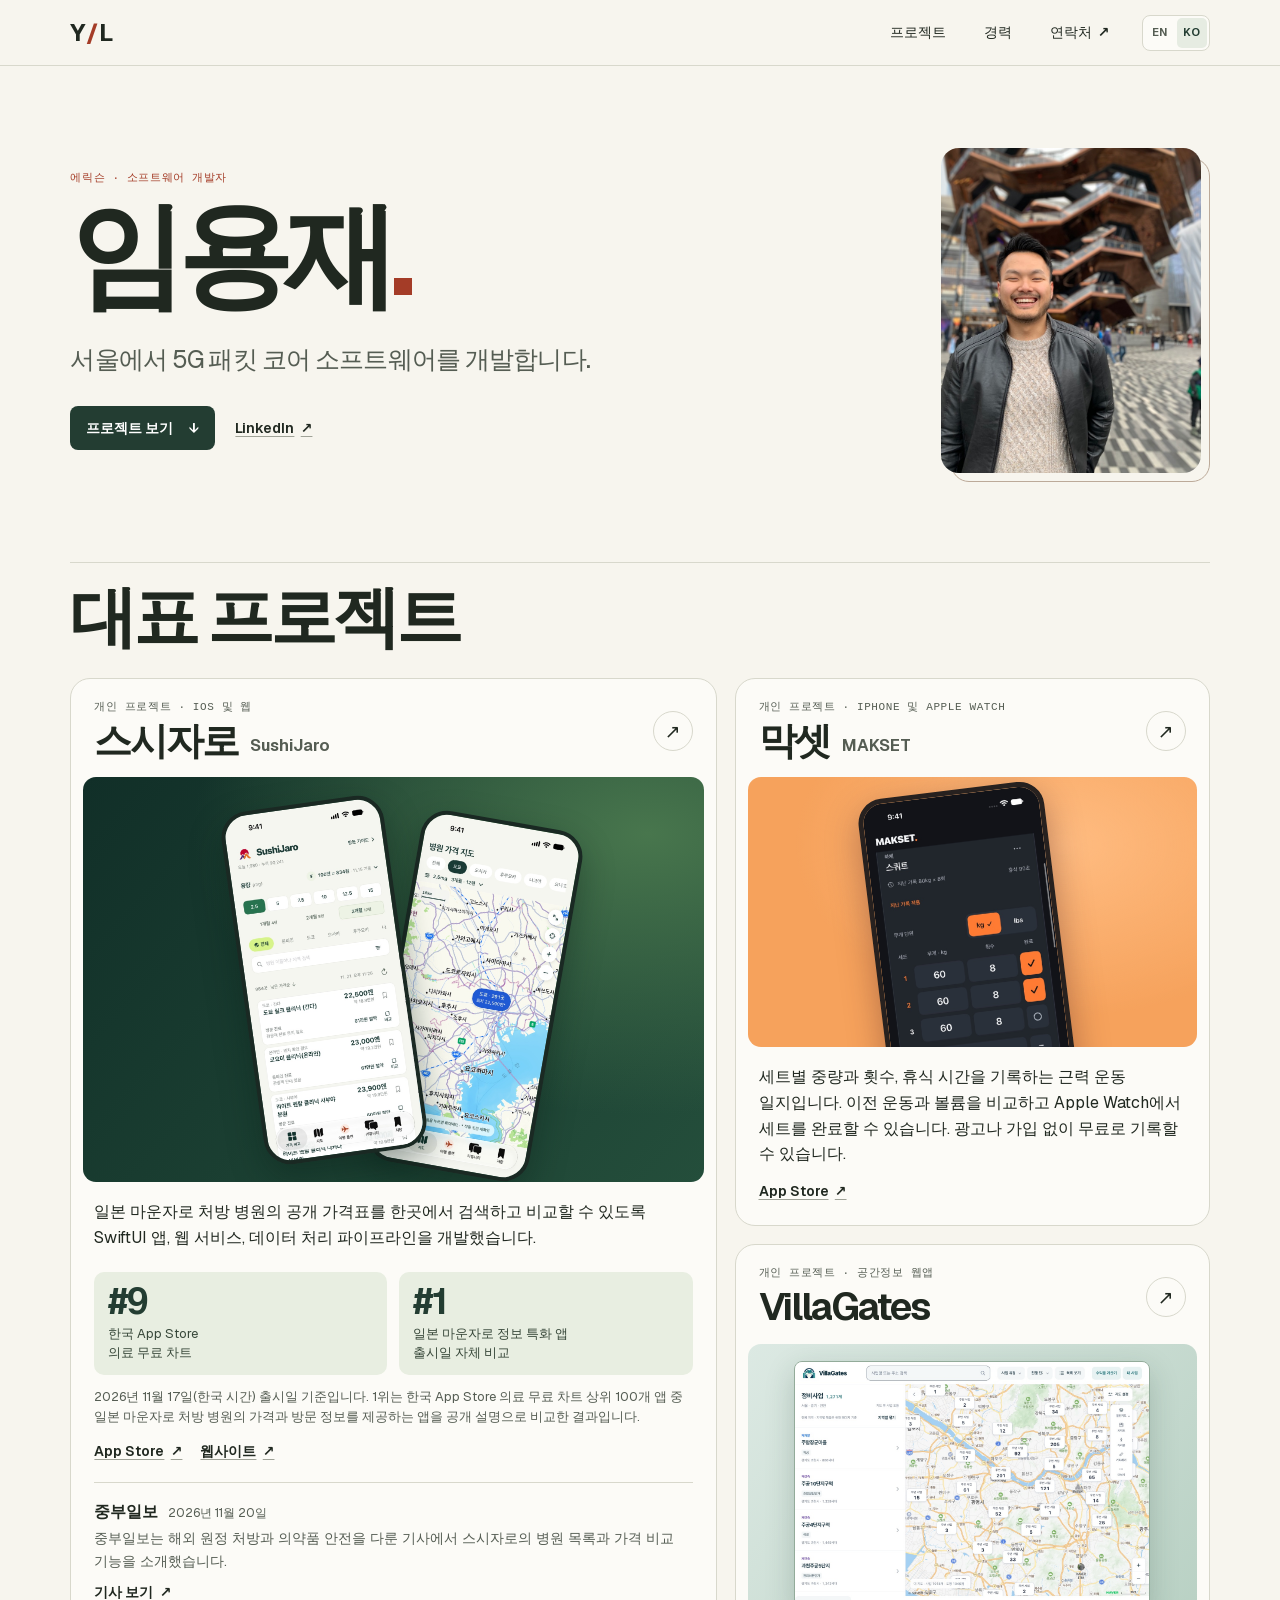
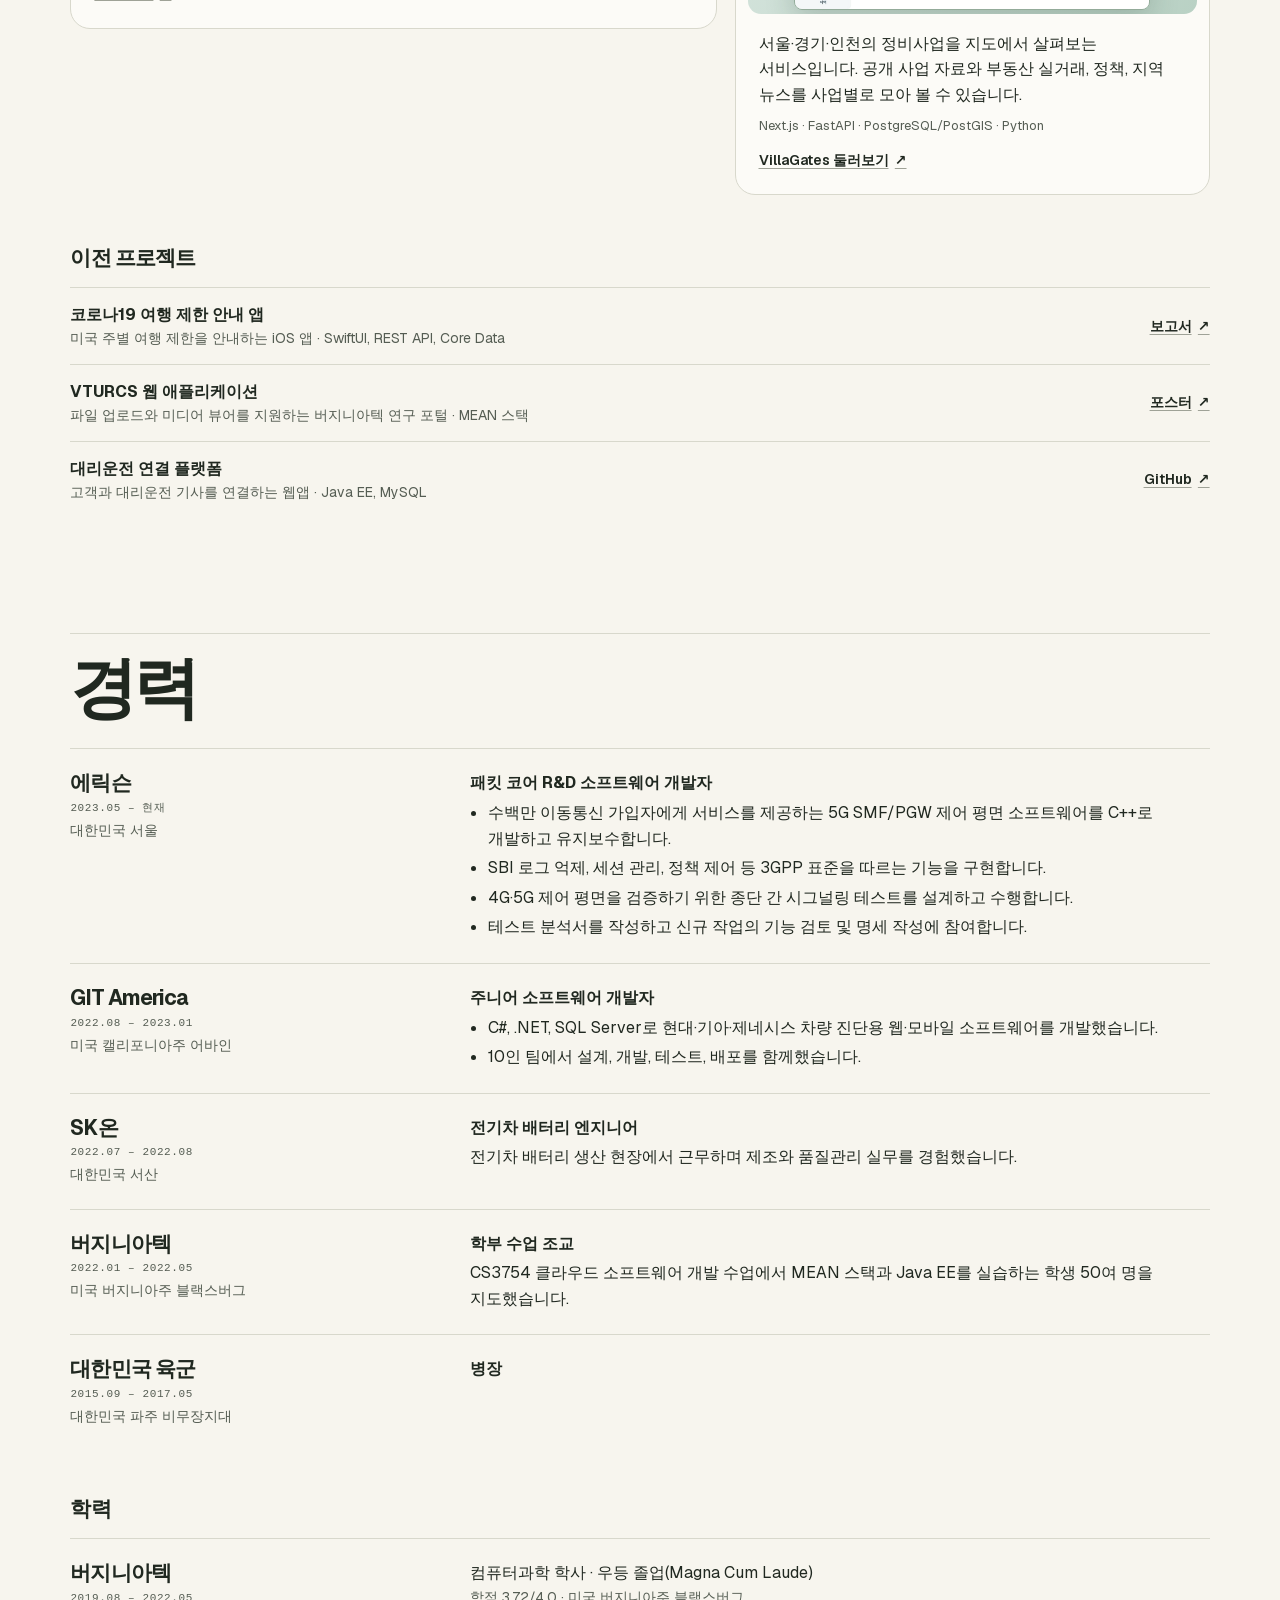
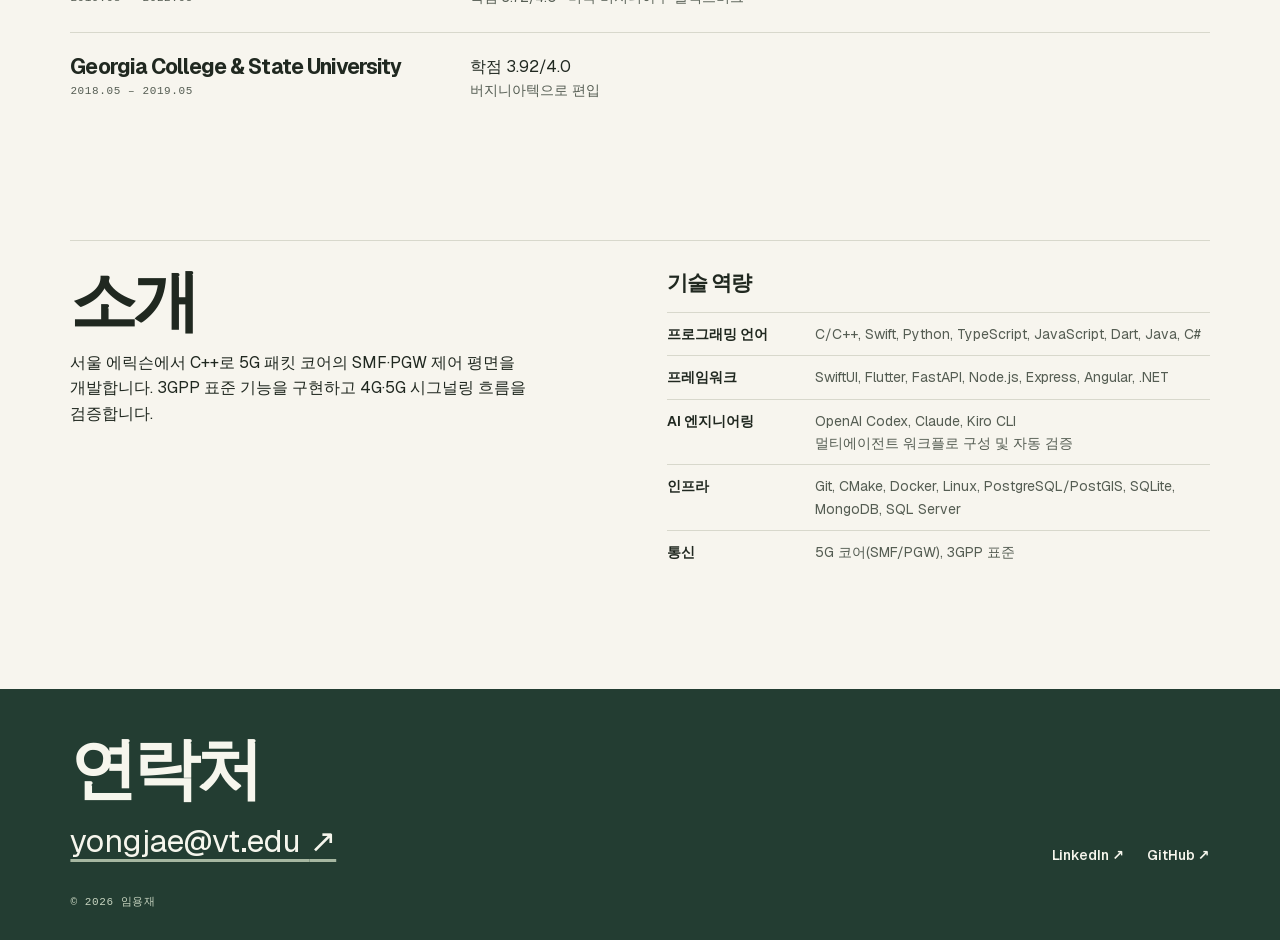
==== ko/index.html @ 914ec004 "Add Korean portfolio and language switch" ====
<!doctype html>
<html lang="ko">
<head>
  <meta charset="utf-8">
  <meta name="viewport" content="width=device-width, initial-scale=1">
  <meta name="description" content="에릭슨에서 5G 패킷 코어 소프트웨어를 개발하는 임용재입니다. 스시자로, 막셋, VillaGates 프로젝트와 경력을 소개합니다.">
  <meta name="theme-color" content="#f7f5ee">
  <meta property="og:type" content="website">
  <meta property="og:locale" content="ko_KR">
  <meta property="og:locale:alternate" content="en_US">
  <meta property="og:title" content="임용재 · 소프트웨어 개발자">
  <meta property="og:description" content="임용재의 에릭슨 5G 패킷 코어 개발 경력과 스시자로·막셋·VillaGates 프로젝트">
  <meta property="og:url" content="https://sushimara.info/portfolio/ko/">
  <title>임용재 · 소프트웨어 개발자</title>
  <link rel="canonical" href="https://sushimara.info/portfolio/ko/">
  <link rel="alternate" hreflang="en" href="https://sushimara.info/portfolio/">
  <link rel="alternate" hreflang="ko" href="https://sushimara.info/portfolio/ko/">
  <link rel="alternate" hreflang="x-default" href="https://sushimara.info/portfolio/">
  <link rel="icon" href="../assets/img/favicon.png">
  <link rel="stylesheet" href="../assets/css/style.css">
  <script src="../assets/js/portfolio.js" defer></script>
</head>
<body>
  <a class="skip-link" href="#main">본문으로 바로가기</a>
  <header class="site-header" id="top">
    <div class="wrap header-inner">
      <a class="wordmark" href="#hero" aria-label="임용재, 처음으로">Y<span class="wordmark-stroke">/</span>L</a>
      <div class="header-actions">
        <nav aria-label="주 메뉴">
          <a href="#projects">프로젝트</a>
          <a href="#resume">경력</a>
          <a class="nav-contact" href="#contact">연락처 <span aria-hidden="true">↗</span></a>
        </nav>
        <div class="language-switch" role="group" aria-label="페이지 언어">
          <a href="../" hreflang="en" lang="en" aria-label="English">EN</a>
          <span lang="ko" aria-label="한국어" aria-current="page">KO</span>
        </div>
      </div>
    </div>
  </header>

  <main id="main">
    <section class="wrap hero" id="hero" aria-labelledby="page-title">
      <div class="hero-copy">
        <p class="label role">에릭슨 · 소프트웨어 개발자</p>
        <h1 id="page-title">임용재<span>.</span></h1>
        <p class="hero-intro">서울에서 5G 패킷 코어 소프트웨어를 개발합니다.</p>
        <div class="hero-links">
          <a class="primary-link" href="#projects">프로젝트 보기 <span aria-hidden="true">↓</span></a>
          <a class="text-link" href="https://www.linkedin.com/in/yongjae-lim">LinkedIn <span aria-hidden="true">↗</span></a>
        </div>
      </div>
      <figure class="portrait">
        <img src="../assets/img/portrait.jpg" alt="임용재" width="690" height="920" fetchpriority="high">
      </figure>
    </section>

    <section class="wrap work" id="projects" aria-labelledby="work-title">
      <div class="section-head">
        <h2 id="work-title">대표 프로젝트</h2>
      </div>
      <div class="work-grid">
        <article class="project" id="sushijaro" aria-labelledby="sushijaro-title">
          <header class="project-heading">
            <div>
              <p class="label">개인 프로젝트 · iOS 및 웹</p>
              <h3 id="sushijaro-title">스시자로 <span lang="en">SushiJaro</span></h3>
            </div>
            <a class="circle-link" href="https://sushimara.info/" aria-label="스시자로 웹사이트 열기">↗</a>
          </header>
          <figure class="project-art sushi-art">
            <img class="sushi-map" src="../assets/img/sushijaro-map.jpg" alt="스시자로의 도쿄 지역 병원 지도" width="552" height="1200" loading="lazy">
            <img class="sushi-price" src="../assets/img/sushijaro-price-comparison.jpg" alt="스시자로의 일본 마운자로 처방 병원 가격 비교 화면" width="552" height="1200" loading="lazy">
          </figure>
          <div class="project-body">
            <p>일본 마운자로 처방 병원의 공개 가격표를 한곳에서 검색하고 비교할 수 있도록 SwiftUI 앱, 웹 서비스, 데이터 처리 파이프라인을 개발했습니다.</p>
            <dl class="launch-results">
              <div><dt>#9</dt><dd>한국 App Store<br>의료 무료 차트</dd></div>
              <div><dt>#1</dt><dd>일본 마운자로 정보 특화 앱<br>출시일 자체 비교</dd></div>
            </dl>
            <p class="fine-print">2026년 11월 17일(한국 시간) 출시일 기준입니다. 1위는 한국 App Store 의료 무료 차트 상위 100개 앱 중 일본 마운자로 처방 병원의 가격과 방문 정보를 제공하는 앱을 공개 설명으로 비교한 결과입니다.</p>
            <div class="project-links">
              <a class="text-link" href="https://apps.apple.com/kr/app/id6835291281">App Store <span aria-hidden="true">↗</span></a>
              <a class="text-link" href="https://sushimara.info/">웹사이트 <span aria-hidden="true">↗</span></a>
            </div>
            <aside class="press">
              <div>
                <h4>중부일보</h4>
                <time datetime="2026-11-20">2026년 11월 20일</time>
              </div>
              <p>중부일보는 해외 원정 처방과 의약품 안전을 다룬 기사에서 스시자로의 병원 목록과 가격 비교 기능을 소개했습니다.</p>
              <a class="text-link" href="https://www.joongboo.com/news/articleView.html?idxno=363743060">기사 보기 <span aria-hidden="true">↗</span></a>
            </aside>
          </div>
        </article>

        <article class="project" id="makset" aria-labelledby="makset-title">
          <header class="project-heading">
            <div>
              <p class="label">개인 프로젝트 · iPhone 및 Apple Watch</p>
              <h3 id="makset-title">막셋 <span lang="en">MAKSET</span></h3>
            </div>
            <a class="circle-link" href="https://apps.apple.com/kr/app/makset/id6835232912" aria-label="App Store에서 막셋 보기">↗</a>
          </header>
          <figure class="project-art makset-art">
            <img src="../assets/img/makset-workout-ko.jpg" alt="막셋에서 중량, 횟수, 완료한 세트를 기록하는 화면" width="552" height="1200" loading="lazy">
          </figure>
          <div class="project-body">
            <p>세트별 중량과 횟수, 휴식 시간을 기록하는 근력 운동 일지입니다. 이전 운동과 볼륨을 비교하고 Apple Watch에서 세트를 완료할 수 있습니다. 광고나 가입 없이 무료로 기록할 수 있습니다.</p>
            <div class="project-links">
              <a class="text-link" href="https://apps.apple.com/kr/app/makset/id6835232912">App Store <span aria-hidden="true">↗</span></a>
            </div>
          </div>
        </article>

        <article class="project" id="villagates" aria-labelledby="villagates-title">
          <header class="project-heading">
            <div>
              <p class="label">개인 프로젝트 · 공간정보 웹앱</p>
              <h3 id="villagates-title">VillaGates</h3>
            </div>
            <a class="circle-link" href="https://villagates.vercel.app/" aria-label="VillaGates 열기">↗</a>
          </header>
          <figure class="project-art villa-art">
            <img src="../assets/img/villagates-map.jpg" alt="VillaGates의 수도권 정비사업 지도와 목록" width="1200" height="840" loading="lazy">
          </figure>
          <div class="project-body">
            <p>서울·경기·인천의 정비사업을 지도에서 살펴보는 서비스입니다. 공개 사업 자료와 부동산 실거래, 정책, 지역 뉴스를 사업별로 모아 볼 수 있습니다.</p>
            <p class="project-stack">Next.js · FastAPI · PostgreSQL/PostGIS · Python</p>
            <div class="project-links">
              <a class="text-link" href="https://villagates.vercel.app/">VillaGates 둘러보기 <span aria-hidden="true">↗</span></a>
            </div>
          </div>
        </article>
      </div>

      <div class="project-archive">
        <h3>이전 프로젝트</h3>
        <ul>
          <li>
            <div><strong>코로나19 여행 제한 안내 앱</strong><span>미국 주별 여행 제한을 안내하는 iOS 앱 · SwiftUI, REST API, Core Data</span></div>
            <a class="text-link" href="https://drive.google.com/file/d/1e3l3QKy-dFr5SyhDL9fQWW5-YHJfPWKP/view?usp=sharing">보고서 <span aria-hidden="true">↗</span></a>
          </li>
          <li>
            <div><strong>VTURCS 웹 애플리케이션</strong><span>파일 업로드와 미디어 뷰어를 지원하는 버지니아텍 연구 포털 · MEAN 스택</span></div>
            <a class="text-link" href="https://drive.google.com/file/d/1JucTPF64Q-kj1-QrtOC2w68WRsnZxDgk/view?usp=sharing">포스터 <span aria-hidden="true">↗</span></a>
          </li>
          <li>
            <div><strong>대리운전 연결 플랫폼</strong><span>고객과 대리운전 기사를 연결하는 웹앱 · Java EE, MySQL</span></div>
            <a class="text-link" href="https://github.com/MashalSJ/SurrogateDriving2">GitHub <span aria-hidden="true">↗</span></a>
          </li>
        </ul>
      </div>
    </section>

    <section class="wrap resume" id="resume" aria-labelledby="resume-title">
      <div class="section-head">
        <h2 id="resume-title">경력</h2>
      </div>
      <ul class="timeline">
        <li>
          <div>
            <h3>에릭슨</h3>
            <p class="label dates">2023.05 – 현재</p>
            <p class="job-location">대한민국 서울</p>
          </div>
          <div>
            <h4>패킷 코어 R&amp;D 소프트웨어 개발자</h4>
            <ul class="job-details">
              <li>수백만 이동통신 가입자에게 서비스를 제공하는 5G SMF/PGW 제어 평면 소프트웨어를 C++로 개발하고 유지보수합니다.</li>
              <li>SBI 로그 억제, 세션 관리, 정책 제어 등 3GPP 표준을 따르는 기능을 구현합니다.</li>
              <li>4G·5G 제어 평면을 검증하기 위한 종단 간 시그널링 테스트를 설계하고 수행합니다.</li>
              <li>테스트 분석서를 작성하고 신규 작업의 기능 검토 및 명세 작성에 참여합니다.</li>
            </ul>
          </div>
        </li>
        <li>
          <div>
            <h3>GIT America</h3>
            <p class="label dates">2022.08 – 2023.01</p>
            <p class="job-location">미국 캘리포니아주 어바인</p>
          </div>
          <div>
            <h4>주니어 소프트웨어 개발자</h4>
            <ul class="job-details">
              <li>C#, .NET, SQL Server로 현대·기아·제네시스 차량 진단용 웹·모바일 소프트웨어를 개발했습니다.</li>
              <li>10인 팀에서 설계, 개발, 테스트, 배포를 함께했습니다.</li>
            </ul>
          </div>
        </li>
        <li>
          <div>
            <h3>SK온</h3>
            <p class="label dates">2022.07 – 2022.08</p>
            <p class="job-location">대한민국 서산</p>
          </div>
          <div>
            <h4>전기차 배터리 엔지니어</h4>
            <p>전기차 배터리 생산 현장에서 근무하며 제조와 품질관리 실무를 경험했습니다.</p>
          </div>
        </li>
        <li>
          <div>
            <h3>버지니아텍</h3>
            <p class="label dates">2022.01 – 2022.05</p>
            <p class="job-location">미국 버지니아주 블랙스버그</p>
          </div>
          <div>
            <h4>학부 수업 조교</h4>
            <p>CS3754 클라우드 소프트웨어 개발 수업에서 MEAN 스택과 Java EE를 실습하는 학생 50여 명을 지도했습니다.</p>
          </div>
        </li>
        <li>
          <div>
            <h3>대한민국 육군</h3>
            <p class="label dates">2015.09 – 2017.05</p>
            <p class="job-location">대한민국 파주 비무장지대</p>
          </div>
          <div><h4>병장</h4></div>
        </li>
      </ul>

      <div class="education" aria-labelledby="ed-title">
        <h3 id="ed-title">학력</h3>
        <ul class="timeline">
          <li>
            <div>
              <h4 class="school">버지니아텍</h4>
              <p class="label dates">2019.08 – 2022.05</p>
            </div>
            <div><p>컴퓨터과학 학사 · 우등 졸업(Magna Cum Laude)</p><p class="job-location">학점 3.72/4.0 · 미국 버지니아주 블랙스버그</p></div>
          </li>
          <li>
            <div>
              <h4 class="school">Georgia College &amp; State University</h4>
              <p class="label dates">2018.05 – 2019.05</p>
            </div>
            <div><p>학점 3.92/4.0</p><p class="job-location">버지니아텍으로 편입</p></div>
          </li>
        </ul>
      </div>
    </section>

    <section class="wrap about" id="about" aria-labelledby="about-title">
      <div class="about-copy">
        <h2 id="about-title">소개</h2>
        <p>서울 에릭슨에서 C++로 5G 패킷 코어의 SMF·PGW 제어 평면을 개발합니다. 3GPP 표준 기능을 구현하고 4G·5G 시그널링 흐름을 검증합니다.</p>
      </div>
      <div id="skills">
        <h3>기술 역량</h3>
        <dl class="skills">
          <div><dt>프로그래밍 언어</dt><dd>C/C++, Swift, Python, TypeScript, JavaScript, Dart, Java, C#</dd></div>
          <div><dt>프레임워크</dt><dd>SwiftUI, Flutter, FastAPI, Node.js, Express, Angular, .NET</dd></div>
          <div><dt>AI 엔지니어링</dt><dd>OpenAI Codex, Claude, Kiro CLI<br>멀티에이전트 워크플로 구성 및 자동 검증</dd></div>
          <div><dt>인프라</dt><dd>Git, CMake, Docker, Linux, PostgreSQL/PostGIS, SQLite, MongoDB, SQL Server</dd></div>
          <div><dt>통신</dt><dd>5G 코어(SMF/PGW), 3GPP 표준</dd></div>
        </dl>
      </div>
    </section>
  </main>

  <footer class="site-footer" id="contact">
    <div class="wrap footer-inner">
      <div>
        <h2>연락처</h2>
        <a class="footer-email" href="mailto:yongjae@vt.edu">yongjae@vt.edu <span aria-hidden="true">↗</span></a>
      </div>
      <nav aria-label="소셜 링크">
        <a href="https://www.linkedin.com/in/yongjae-lim">LinkedIn <span aria-hidden="true">↗</span></a>
        <a href="https://github.com/yongjaelim">GitHub <span aria-hidden="true">↗</span></a>
      </nav>
      <p class="label copyright">© 2026 임용재</p>
      <figure class="contact-photo" hidden><img src="../assets/img/bg.png" alt="" loading="lazy"></figure>
    </div>
  </footer>
</body>
</html>
---- assets/css/style.css ----
@font-face {
  font-family: Geist;
  src: url("../fonts/geist-latin.woff2") format("woff2");
  font-weight: 400 700;
  font-display: swap;
}

@font-face {
  font-family: "Instrument Serif";
  src: url("../fonts/instrument-serif-latin.woff2") format("woff2");
  font-weight: 400;
  font-display: swap;
}

:root {
  color-scheme: light;
  --paper: #f7f5ee;
  --card: #fcfbf7;
  --ink: #202820;
  --muted: #555d53;
  --accent: #a43c27;
  --line: #d8d8cc;
  --green: #233d32;
  --serif: "Instrument Serif", Georgia, serif;
  --mono: ui-monospace, "SFMono-Regular", Consolas, monospace;
  --edge: clamp(18px, 5.5vw, 88px);
  --stride: clamp(70px, 9vw, 128px);
}

*, *::before, *::after { box-sizing: border-box; }

html {
  scroll-padding-top: 94px;
  scroll-behavior: smooth;
}

body {
  margin: 0;
  background: var(--paper);
  color: var(--ink);
  font: 400 16px/1.6 Geist, system-ui, sans-serif;
  -webkit-font-smoothing: antialiased;
}

h1, h2, h3, h4, figure, p, ul, dl, dd { margin: 0; }
ul { padding: 0; list-style: none; }
img { display: block; max-width: 100%; }
a { color: inherit; }
a:focus-visible { outline: 2px solid var(--accent); outline-offset: 5px; }
[hidden] { display: none !important; }

.wrap {
  width: min(1220px, 100% - var(--edge) * 2);
  margin-inline: auto;
}

.skip-link {
  position: fixed;
  top: 12px;
  left: var(--edge);
  z-index: 5;
  translate: 0 -200%;
  padding: 8px 14px;
  background: var(--ink);
  color: white;
}

.skip-link:focus { translate: 0; }

.site-header {
  position: sticky;
  top: 0;
  z-index: 3;
  background: var(--paper);
  border-bottom: 1px solid var(--line);
}

.header-inner {
  min-height: 65px;
  display: flex;
  align-items: center;
  justify-content: space-between;
  gap: 18px;
}

.wordmark {
  font-size: 24px;
  font-weight: 700;
  line-height: 1;
  letter-spacing: -0.075em;
  text-decoration: none;
  white-space: nowrap;
}

.wordmark-stroke { color: var(--accent); padding-inline: 2px; }

.header-actions {
  display: flex;
  align-items: center;
  gap: clamp(10px, 2.8vw, 32px);
}

.language-switch {
  display: flex;
  flex: none;
  gap: 2px;
  padding: 2px;
  border: 1px solid var(--line);
  border-radius: 8px;
  background: var(--card);
}

.language-switch > * {
  display: grid;
  min-width: 30px;
  min-height: 30px;
  place-items: center;
  border-radius: 5px;
  color: var(--muted);
  font-size: 11px;
  font-weight: 650;
  text-decoration: none;
}

.language-switch [aria-current],
.language-switch a:hover {
  background: #e6ece2;
  color: var(--green);
}

.site-header nav {
  display: flex;
  align-items: center;
  gap: clamp(14px, 3vw, 38px);
}

.site-header nav a,
.site-footer nav a {
  font-size: 14px;
  font-weight: 550;
  text-decoration: none;
  white-space: nowrap;
}

.site-header nav a:hover,
.site-header nav a[aria-current],
.text-link:hover { color: var(--accent); }

.nav-contact span { padding-inline-start: 3px; }

.hero {
  display: grid;
  grid-template-columns: minmax(0, 1fr) clamp(180px, 21vw, 278px);
  align-items: center;
  gap: clamp(28px, 6vw, 84px);
  padding-block: clamp(52px, 6.4vw, 92px) clamp(64px, 7vw, 100px);
}

.label {
  color: var(--muted);
  font: 400 11px/1.45 var(--mono);
  letter-spacing: 0.055em;
  text-transform: uppercase;
}

.role { color: var(--accent); }

.hero h1 {
  margin-block: 7px 14px;
  font: 400 clamp(5.2rem, 11.3vw, 10.6rem)/0.83 var(--serif);
  letter-spacing: -0.052em;
}

.hero h1 span { color: var(--accent); }

html[lang="ko"] body {
  word-break: keep-all;
  overflow-wrap: anywhere;
}

html[lang="ko"] .hero h1,
html[lang="ko"] .section-head h2,
html[lang="ko"] .about h2,
html[lang="ko"] .site-footer h2 {
  font-family: Geist, "Apple SD Gothic Neo", "Malgun Gothic", system-ui, sans-serif;
  font-weight: 650;
  line-height: 1.06;
}

html[lang="ko"] .hero h1 {
  font-size: clamp(3.6rem, 9vw, 8.1rem);
  letter-spacing: -0.075em;
}

html[lang="ko"] .section-head h2,
html[lang="ko"] .about h2,
html[lang="ko"] .site-footer h2 {
  font-size: clamp(2.35rem, 5.2vw, 4.3rem);
  letter-spacing: -0.06em;
}

.hero-intro {
  max-width: 39ch;
  margin-block-start: 23px;
  color: var(--muted);
  font-size: clamp(17px, 2.1vw, 25px);
  letter-spacing: -0.035em;
}

.hero-links {
  display: flex;
  flex-wrap: wrap;
  align-items: center;
  gap: 12px 20px;
  margin-top: 27px;
}

.primary-link,
.text-link {
  display: inline-flex;
  align-items: baseline;
  gap: 0.45em;
  font-size: 14px;
  font-weight: 600;
}

.primary-link {
  align-items: center;
  gap: 16px;
  padding: 11px 16px;
  border-radius: 8px;
  background: var(--green);
  color: #fff;
  text-decoration: none;
}

.primary-link:hover { background: #152d23; }
.text-link { text-decoration-color: #9fa297; text-underline-offset: 0.24em; }

.portrait {
  position: relative;
  isolation: isolate;
  margin-right: 9px;
}

.portrait::before {
  position: absolute;
  z-index: -1;
  inset: 10px -9px -9px 10px;
  border: 1px solid #bcaa99;
  border-radius: 18px;
  content: "";
}

.portrait img {
  width: 100%;
  aspect-ratio: 4 / 5;
  height: auto;
  object-fit: cover;
  object-position: 45% 48%;
  border-radius: 18px;
}

.section-head {
  border-top: 1px solid var(--line);
  padding-block: 19px 25px;
}

.section-head h2,
.about h2,
.site-footer h2 {
  font: 400 clamp(3.25rem, 6vw, 5.4rem)/0.94 var(--serif);
  letter-spacing: -0.035em;
}

.work-grid {
  display: grid;
  grid-template-columns: minmax(0, 1.36fr) minmax(0, 1fr);
  gap: 18px;
  align-items: start;
}

.project {
  min-width: 0;
  border: 1px solid var(--line);
  border-radius: 20px;
  background: var(--card);
}

#sushijaro { grid-row: span 2; }

.project-heading {
  display: flex;
  align-items: center;
  justify-content: space-between;
  gap: 12px;
  padding: 21px 23px 15px;
}

.project-heading h3 {
  margin-top: 3px;
  font-size: clamp(25px, 3.2vw, 38px);
  font-weight: 650;
  letter-spacing: -0.055em;
  line-height: 1.15;
}

.project-heading h3 span {
  display: inline-block;
  margin-left: 0.28em;
  color: var(--muted);
  font-size: 0.43em;
  letter-spacing: 0;
  vertical-align: 0.16em;
}

.circle-link {
  display: grid;
  align-items: center;
  justify-items: center;
  flex: 0 0 40px;
  width: 40px;
  height: 40px;
  border: 1px solid var(--line);
  border-radius: 50%;
  text-decoration: none;
  font-size: 19px;
  line-height: 1;
}

.circle-link:hover { background: var(--green); color: #fff; border-color: var(--green); }

.project-art {
  position: relative;
  display: grid;
  place-items: center;
  height: clamp(196px, 22vw, 270px);
  margin-inline: 12px;
  overflow: hidden;
  border-radius: 13px;
}

.sushi-art {
  height: clamp(245px, 34vw, 405px);
  background:
    radial-gradient(ellipse at 91% 14%, #48764d 0%, transparent 57%),
    linear-gradient(132deg, #112f28, #244e3b);
}

.sushi-art img {
  position: absolute;
  width: auto;
  height: 88%;
  aspect-ratio: 552 / 1200;
  border: 4px solid #1a2923;
  border-radius: clamp(15px, 2.2vw, 27px);
  box-shadow: 0 14px 34px #081d1766;
}

.sushi-art .sushi-map { top: 10%; left: 50%; transform: rotate(10deg); }
.sushi-art .sushi-price { top: 6%; right: 48%; transform: rotate(-8deg); }

.makset-art {
  background: radial-gradient(ellipse at 70% 25%, #ffbc81, transparent 60%), #f6a25c;
}

.makset-art img {
  position: absolute;
  top: 12px;
  width: min(42%, 187px);
  height: auto;
  border: 5px solid #27211f;
  border-radius: 25px;
  box-shadow: 0 12px 34px #53242666;
  transform: rotate(-7deg);
}

.villa-art { background: linear-gradient(130deg, #dce9e3, #b9d1c4); }

.villa-art img {
  max-width: 90%;
  max-height: 88%;
  width: auto;
  height: auto;
  border: 1px solid #93ab9a;
  border-radius: 8px;
  box-shadow: 0 10px 29px #1b3a2a35;
}

.project-body { padding: 17px 23px 23px; }

.launch-results {
  display: grid;
  grid-template-columns: 1fr 1fr;
  gap: 12px;
  margin-block: 21px 12px;
}

.launch-results > div {
  min-width: 0;
  padding: 10px 14px 12px;
  border-radius: 10px;
  background: #e8eee1;
}

.launch-results dt {
  color: var(--green);
  font-size: 36px;
  font-weight: 650;
  letter-spacing: -0.08em;
  line-height: 1.1;
}

.launch-results dd {
  margin-top: 4px;
  color: #38483a;
  font-size: 13px;
  line-height: 1.45;
}

.fine-print, .project-stack {
  color: var(--muted);
  font-size: 13px;
  line-height: 1.55;
}

.project-stack { margin-top: 8px; }
.project-links { display: flex; flex-wrap: wrap; gap: 8px 18px; margin-top: 13px; }

.press {
  margin-top: 19px;
  padding-block-start: 16px;
  border-top: 1px solid var(--line);
}

.press > div {
  display: flex;
  flex-wrap: wrap;
  align-items: baseline;
  gap: 2px 10px;
}

.press time { color: var(--muted); font-size: 12px; }
.press p { margin-block: 3px 7px; color: var(--muted); font-size: 14px; }

.project-archive { margin-top: 46px; }
.project-archive h3, .education > h3, #skills h3 {
  margin-bottom: 12px;
  font-size: 21px;
  font-weight: 650;
  letter-spacing: -0.04em;
}

.project-archive li,
.timeline > li {
  display: grid;
  align-items: start;
  border-top: 1px solid var(--line);
}

.project-archive li {
  grid-template-columns: minmax(0, 1fr) auto;
  align-items: center;
  gap: 12px;
  padding-block: 14px;
}

.project-archive li span:not([aria-hidden]) {
  display: block;
  color: var(--muted);
  font-size: 14px;
}

.resume, .about { margin-top: var(--stride); }

.timeline > li {
  grid-template-columns: minmax(180px, 1fr) minmax(0, 2.1fr);
  gap: clamp(18px, 4vw, 48px);
  padding-block: 21px 23px;
}

.timeline h3, .school { font-size: 21px; letter-spacing: -0.045em; line-height: 1.22; }
.timeline .dates { margin-block: 5px 2px; }
.timeline h4:not(.school) { margin-bottom: 4px; }
.timeline .job-location { color: var(--muted); font-size: 14px; }
.job-details { list-style: disc outside; padding-left: 1.1em; }
.job-details li + li { margin-top: 4px; }

.education { margin-top: 42px; }

.about {
  display: grid;
  grid-template-columns: minmax(0, 1fr) minmax(0, 1.1fr);
  gap: clamp(25px, 8vw, 115px);
  padding-block: 25px var(--stride);
  border-top: 1px solid var(--line);
}

.about-copy p { margin-top: 13px; max-width: 48ch; }
.skills > div {
  display: grid;
  grid-template-columns: minmax(90px, 0.7fr) minmax(0, 2fr);
  gap: 10px;
  padding-block: 10px;
  border-top: 1px solid var(--line);
  font-size: 14px;
}

.skills dt { font-weight: 600; }
.skills dd { color: var(--muted); }

.site-footer {
  padding-block: 45px 30px;
  background: var(--green);
  color: #f6f6ed;
}

.footer-inner {
  display: grid;
  grid-template-columns: minmax(0, 1fr) auto;
  align-items: end;
  gap: 28px 18px;
}

.footer-email {
  display: inline-block;
  margin-top: 11px;
  font-size: clamp(19px, 3vw, 32px);
  text-underline-offset: 0.22em;
  text-decoration-color: #a6b7a1;
}

.site-footer nav { display: flex; flex-wrap: wrap; gap: 10px 23px; }
.site-footer a:hover { color: #d6eec0; }
.site-footer a:focus-visible { outline-color: #f0d6a7; }

.copyright, .contact-photo { grid-column: 1 / -1; }
.copyright { color: #c6d3bf; }
.contact-photo img { width: min(100%, 480px); border-radius: 12px; }

@media (max-width: 740px) {
  .hero {
    grid-template-columns: minmax(0, 1fr) minmax(100px, 26%);
    gap: 15px;
    padding-block: 49px 54px;
  }

  .hero h1 { font-size: clamp(3.4rem, 12vw, 6rem); }
  .portrait { margin-right: 5px; }
  .portrait::before { inset: 5px -5px -5px 5px; }

  .work-grid, .about { grid-template-columns: 1fr; }
  #sushijaro { grid-row: auto; }

  .project-art { height: clamp(220px, 45vw, 305px); }
  .sushi-art { height: clamp(225px, 57vw, 380px); }
  .makset-art img { width: min(42%, 175px); }
}

@media (max-width: 480px) {
  html { scroll-padding-top: 77px; }
  .header-inner { min-height: 58px; gap: 8px; }
  .header-actions { gap: 9px; }
  .site-header nav { gap: clamp(9px, 2.6vw, 14px); }
  .site-header nav a { font-size: 12px; padding-block: 8px; }
  .language-switch { gap: 1px; }
  .language-switch > * { min-width: 26px; min-height: 30px; }
  html[lang="ko"] .hero h1 { font-size: clamp(2.8rem, 12vw, 3.65rem); }
  .hero { align-items: start; }
  .hero-copy { min-width: 0; }
  .hero h1 { max-width: 8ch; margin-top: 10px; }
  .hero-intro { margin-top: 12px; line-height: 1.35; }
  .hero-links { margin-top: 17px; }
  .role { letter-spacing: 0.015em; }
  .portrait { margin-top: 30px; }
  .portrait img, .portrait::before { border-radius: 12px; }

  .section-head { padding-block: 16px 18px; }
  .project-heading { padding: 17px 16px 13px; }
  .project-body { padding: 14px 16px 18px; }
  .launch-results { gap: 8px; }
  .launch-results > div { padding-inline: 10px; }
  .timeline > li, .footer-inner { grid-template-columns: 1fr; }
  .timeline > li { gap: 8px; padding-block: 15px 18px; }
  .footer-inner { gap: 20px; }
}

@media (max-width: 360px) {
  .header-inner { gap: 6px; }
  .header-actions, .site-header nav { gap: 7px; }
}

@media (prefers-reduced-motion: reduce) {
  html { scroll-behavior: auto; }
}
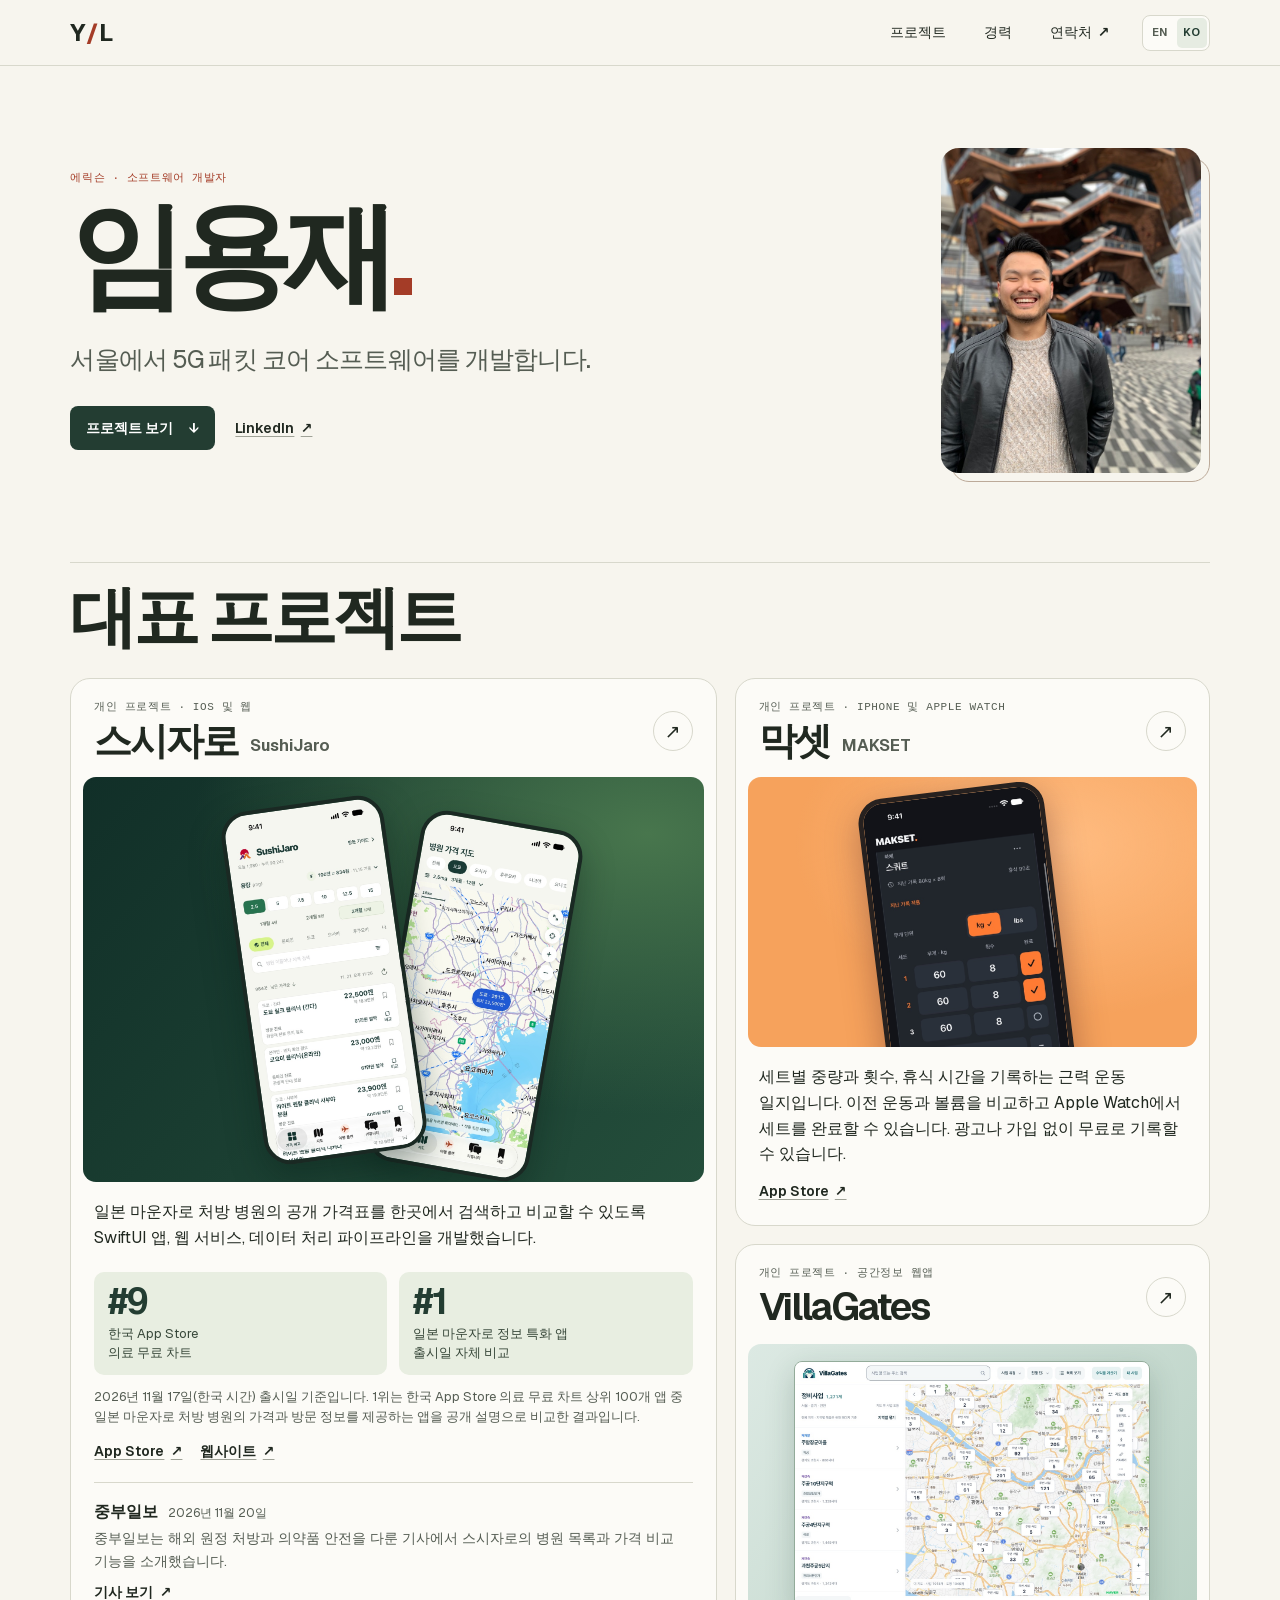
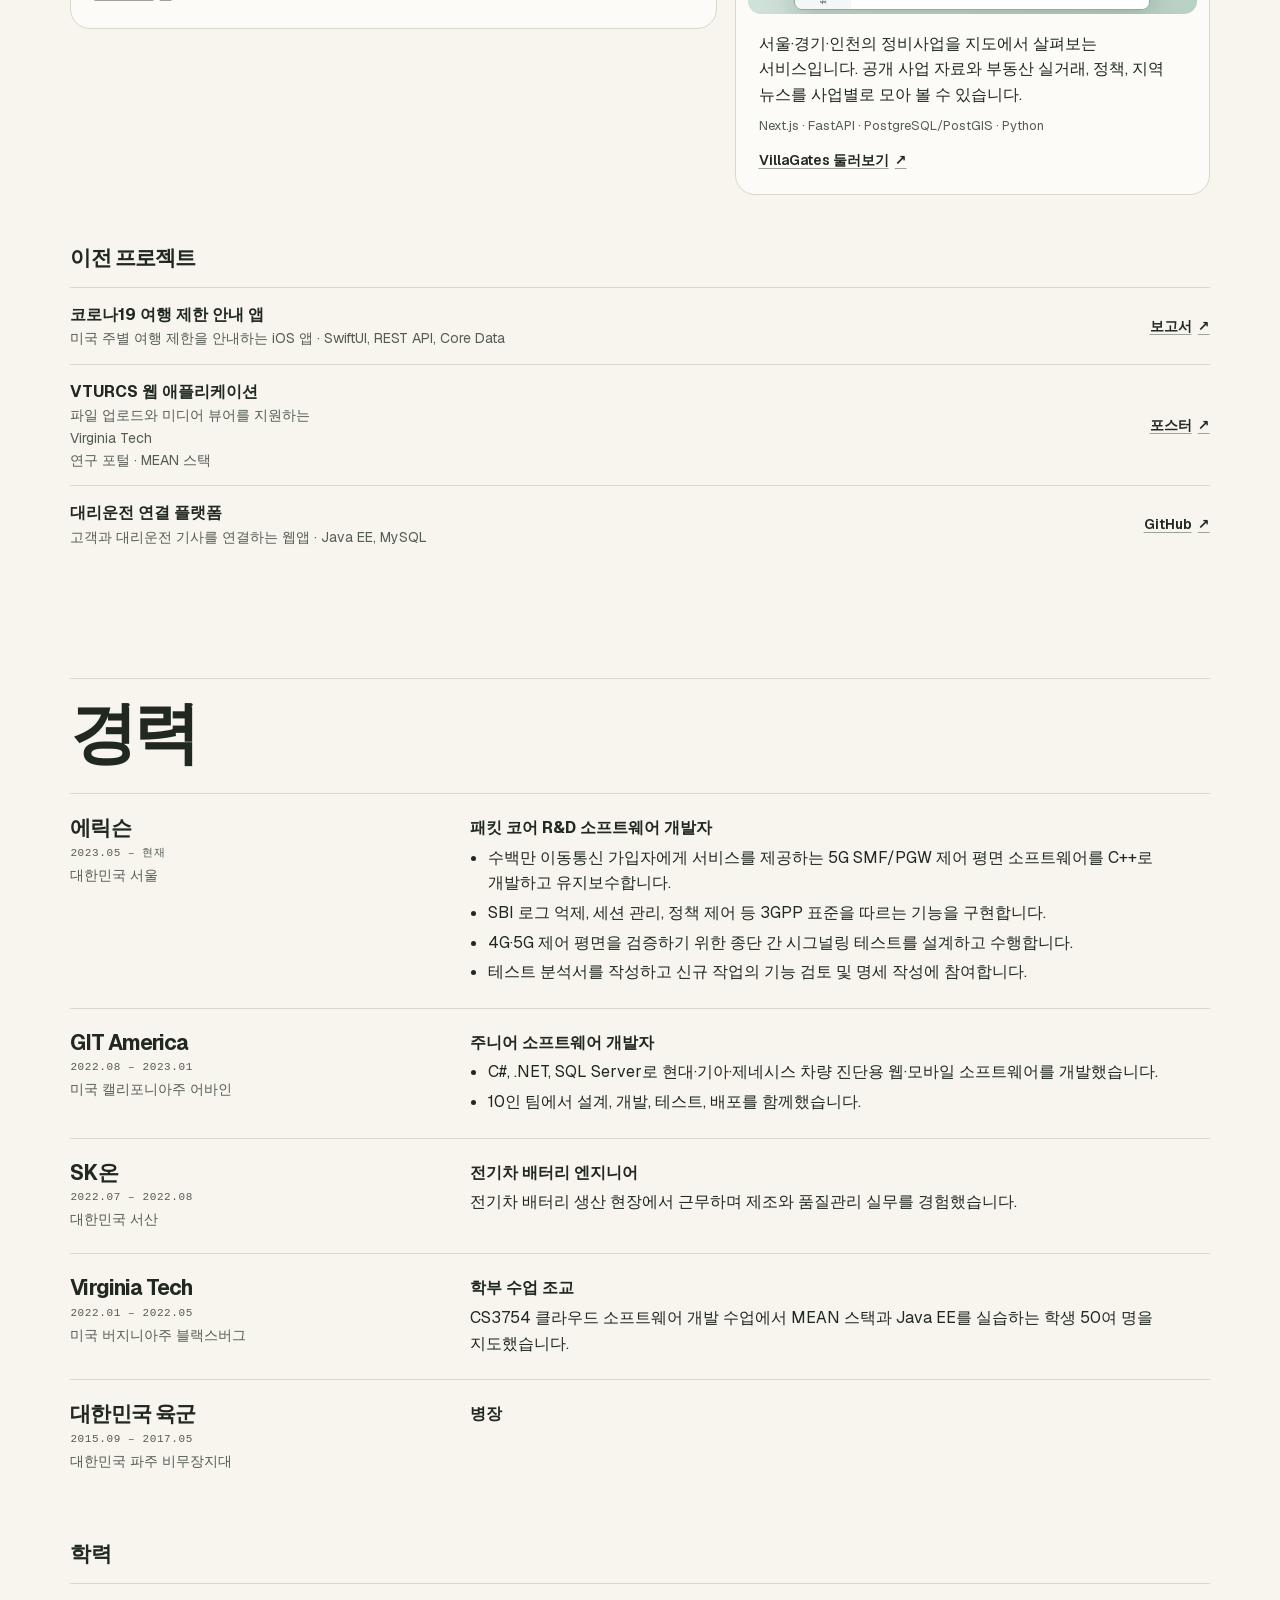
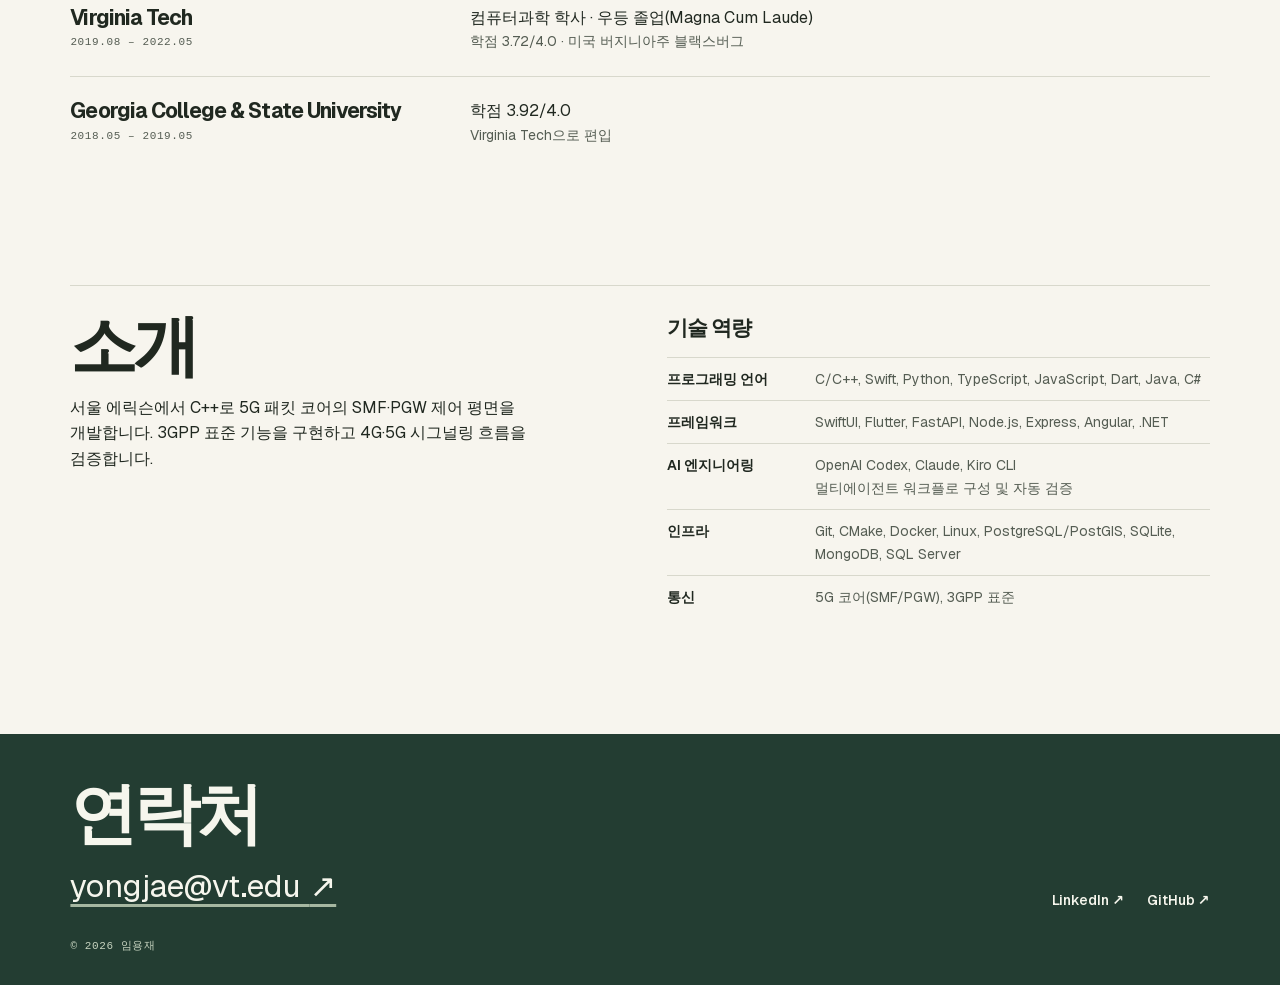
==== commit 5c1e76cc: "Use Virginia Tech name in Korean portfolio" ====
--- a/ko/index.html
+++ b/ko/index.html
@@ -142,7 +142,7 @@
             <a class="text-link" href="https://drive.google.com/file/d/1e3l3QKy-dFr5SyhDL9fQWW5-YHJfPWKP/view?usp=sharing">보고서 <span aria-hidden="true">↗</span></a>
           </li>
           <li>
-            <div><strong>VTURCS 웹 애플리케이션</strong><span>파일 업로드와 미디어 뷰어를 지원하는 버지니아텍 연구 포털 · MEAN 스택</span></div>
+            <div><strong>VTURCS 웹 애플리케이션</strong><span>파일 업로드와 미디어 뷰어를 지원하는 <span lang="en">Virginia Tech</span> 연구 포털 · MEAN 스택</span></div>
             <a class="text-link" href="https://drive.google.com/file/d/1JucTPF64Q-kj1-QrtOC2w68WRsnZxDgk/view?usp=sharing">포스터 <span aria-hidden="true">↗</span></a>
           </li>
           <li>
@@ -201,7 +201,7 @@
         </li>
         <li>
           <div>
-            <h3>버지니아텍</h3>
+            <h3 lang="en">Virginia Tech</h3>
             <p class="label dates">2022.01 – 2022.05</p>
             <p class="job-location">미국 버지니아주 블랙스버그</p>
           </div>
@@ -225,7 +225,7 @@
         <ul class="timeline">
           <li>
             <div>
-              <h4 class="school">버지니아텍</h4>
+              <h4 class="school" lang="en">Virginia Tech</h4>
               <p class="label dates">2019.08 – 2022.05</p>
             </div>
             <div><p>컴퓨터과학 학사 · 우등 졸업(Magna Cum Laude)</p><p class="job-location">학점 3.72/4.0 · 미국 버지니아주 블랙스버그</p></div>
@@ -235,7 +235,7 @@
               <h4 class="school">Georgia College &amp; State University</h4>
               <p class="label dates">2018.05 – 2019.05</p>
             </div>
-            <div><p>학점 3.92/4.0</p><p class="job-location">버지니아텍으로 편입</p></div>
+            <div><p>학점 3.92/4.0</p><p class="job-location"><span lang="en">Virginia Tech</span>으로 편입</p></div>
           </li>
         </ul>
       </div>
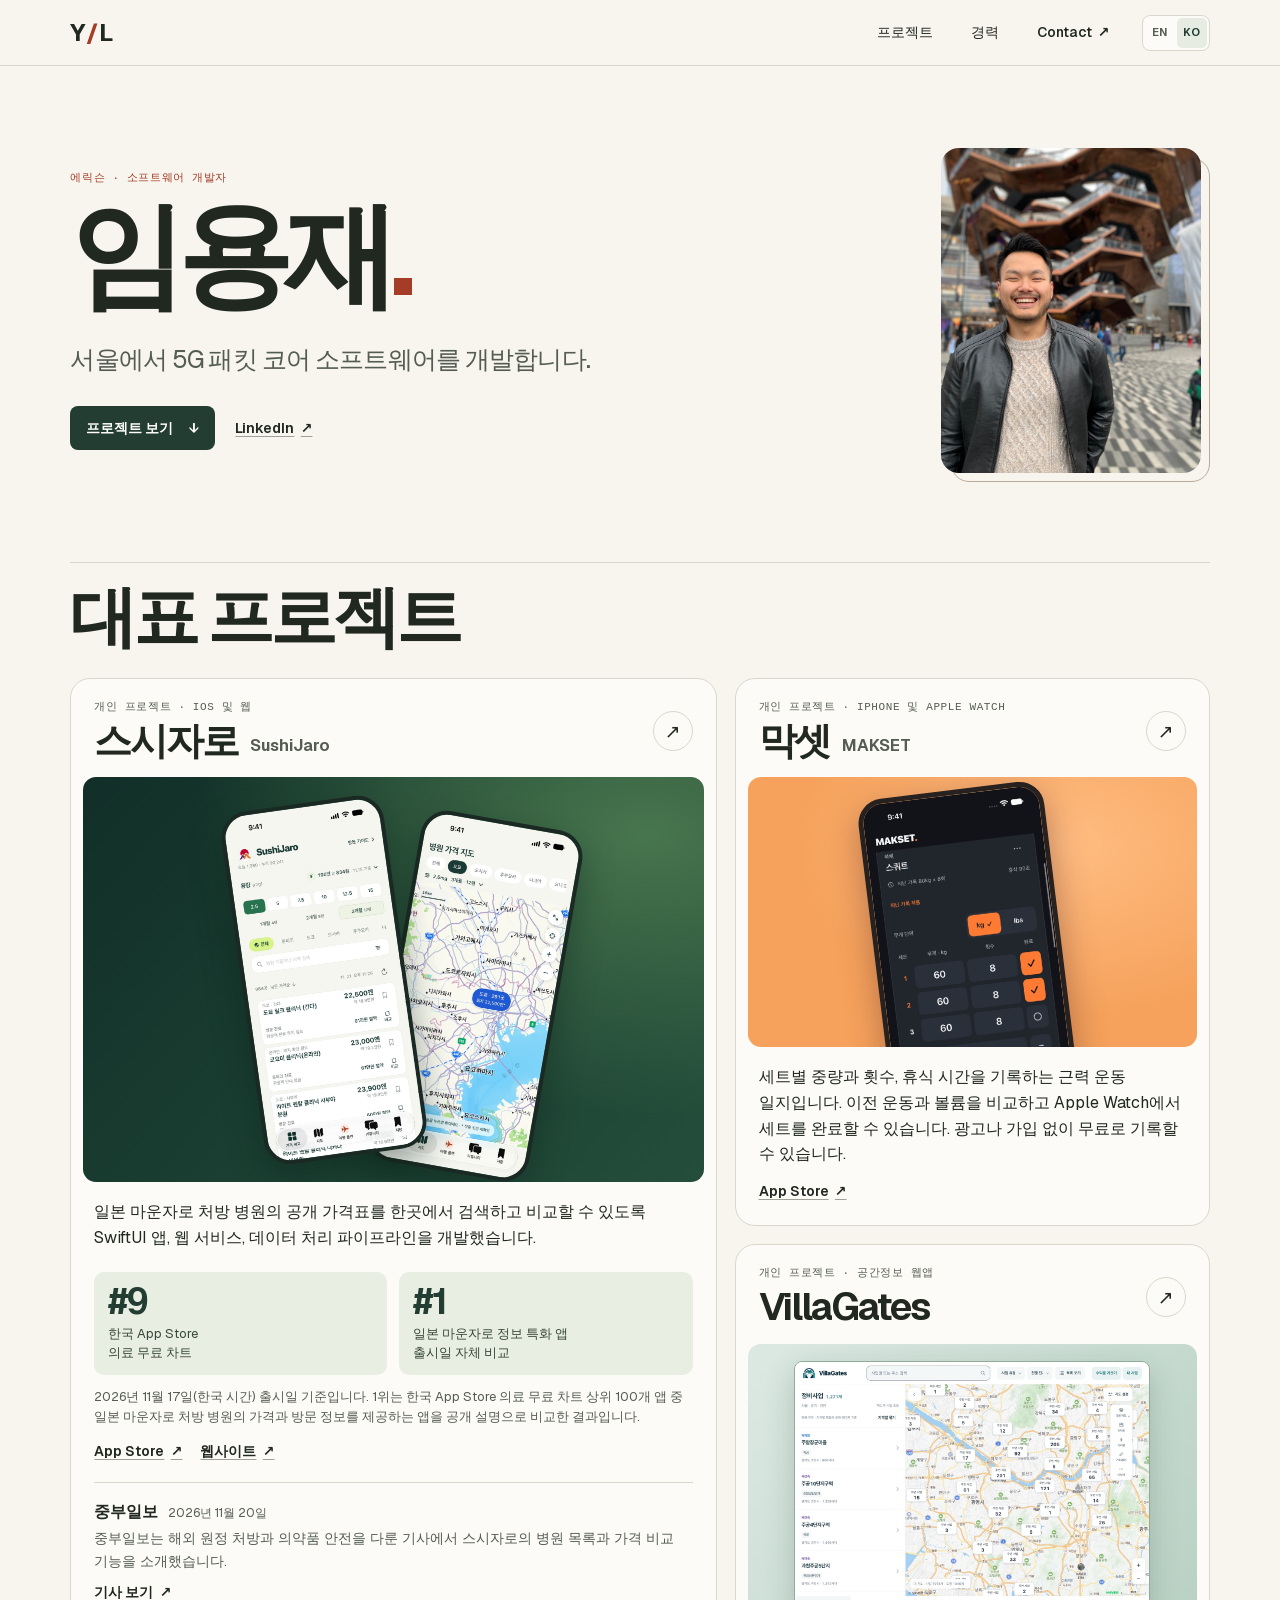
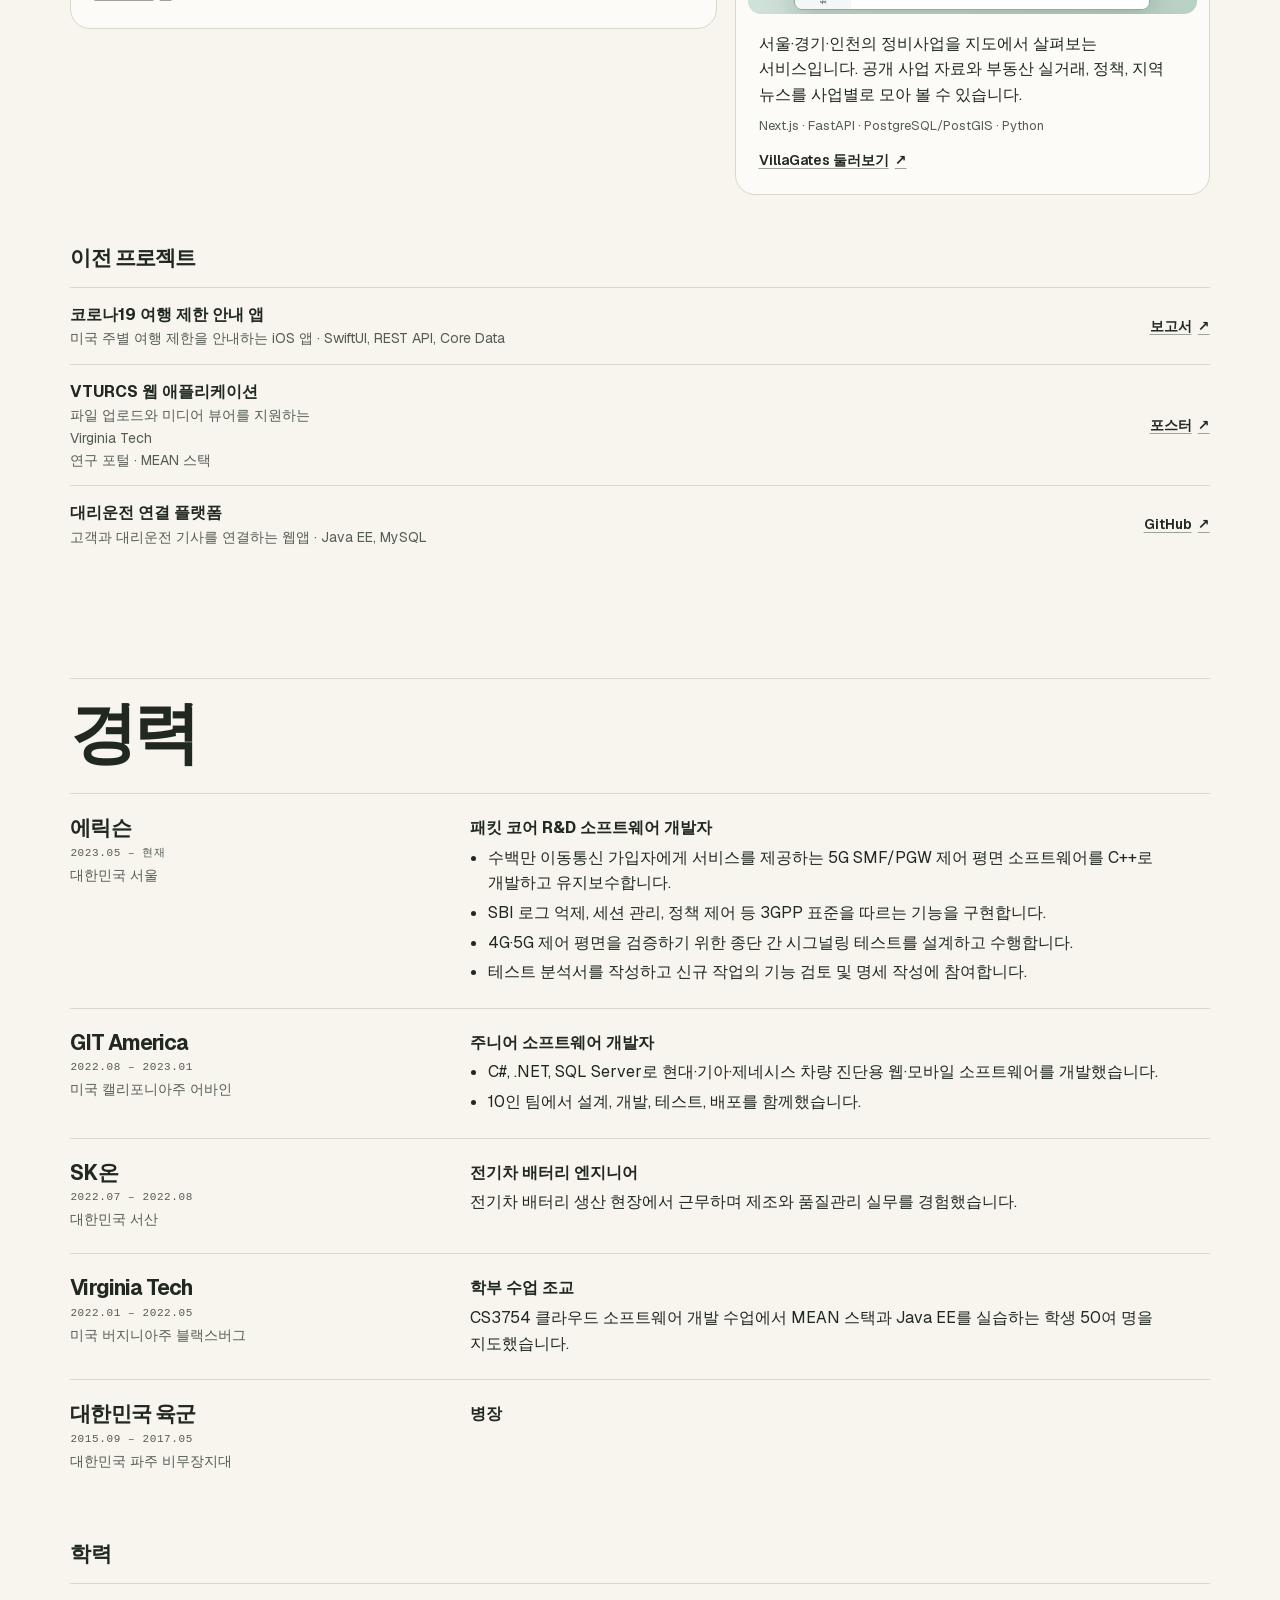
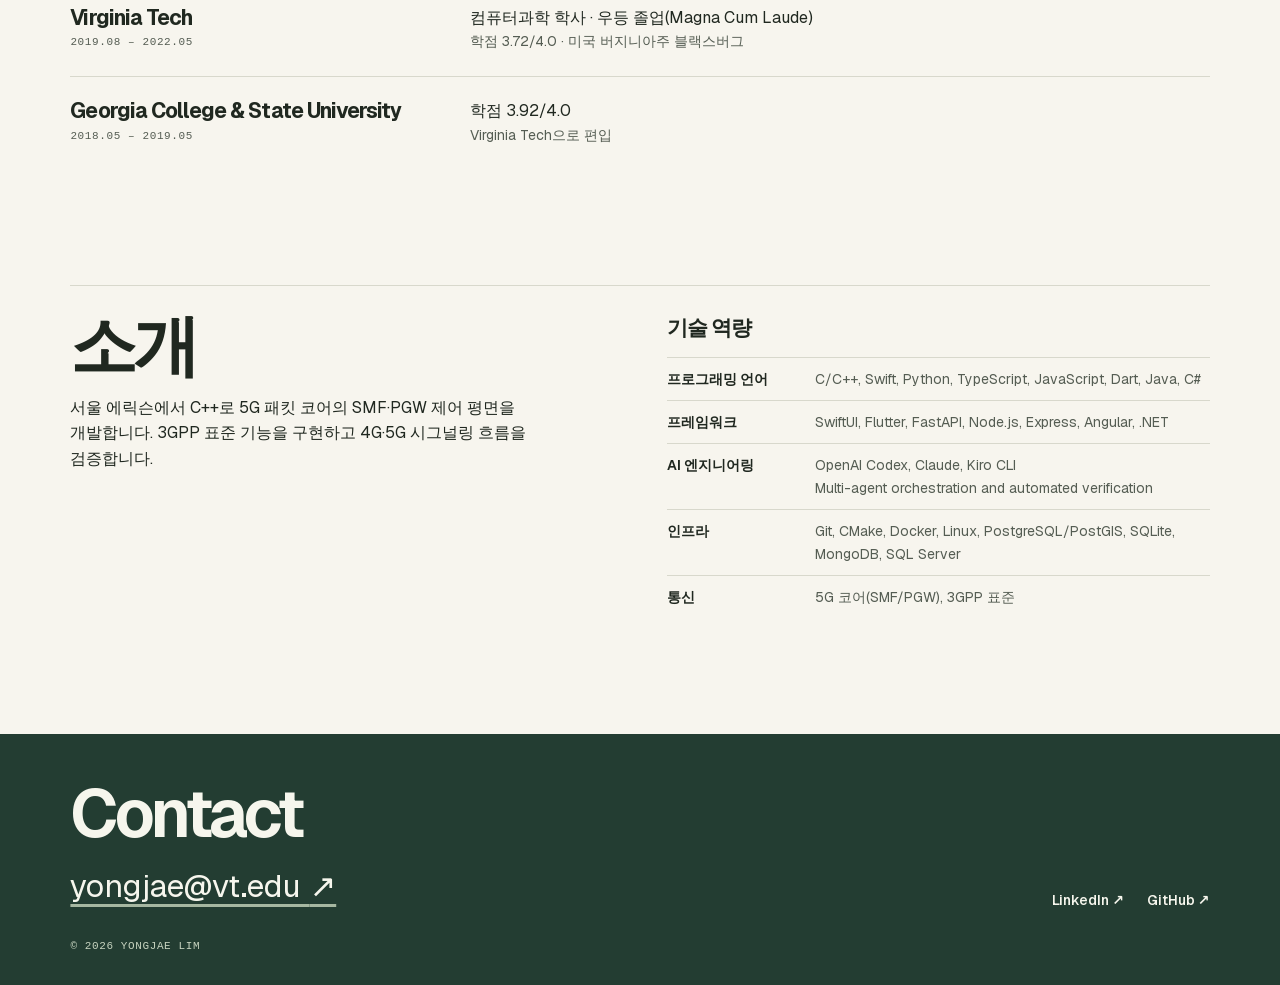
==== commit 5db0dab1: "Keep selected labels in English on Korean portfolio" ====
--- a/ko/index.html
+++ b/ko/index.html
@@ -29,7 +29,7 @@
         <nav aria-label="주 메뉴">
           <a href="#projects">프로젝트</a>
           <a href="#resume">경력</a>
-          <a class="nav-contact" href="#contact">연락처 <span aria-hidden="true">↗</span></a>
+          <a class="nav-contact" href="#contact" lang="en">Contact <span aria-hidden="true">↗</span></a>
         </nav>
         <div class="language-switch" role="group" aria-label="페이지 언어">
           <a href="../" hreflang="en" lang="en" aria-label="English">EN</a>
@@ -251,7 +251,7 @@
         <dl class="skills">
           <div><dt>프로그래밍 언어</dt><dd>C/C++, Swift, Python, TypeScript, JavaScript, Dart, Java, C#</dd></div>
           <div><dt>프레임워크</dt><dd>SwiftUI, Flutter, FastAPI, Node.js, Express, Angular, .NET</dd></div>
-          <div><dt>AI 엔지니어링</dt><dd>OpenAI Codex, Claude, Kiro CLI<br>멀티에이전트 워크플로 구성 및 자동 검증</dd></div>
+          <div><dt>AI 엔지니어링</dt><dd>OpenAI Codex, Claude, Kiro CLI<br><span lang="en">Multi-agent orchestration and automated verification</span></dd></div>
           <div><dt>인프라</dt><dd>Git, CMake, Docker, Linux, PostgreSQL/PostGIS, SQLite, MongoDB, SQL Server</dd></div>
           <div><dt>통신</dt><dd>5G 코어(SMF/PGW), 3GPP 표준</dd></div>
         </dl>
@@ -262,14 +262,14 @@
   <footer class="site-footer" id="contact">
     <div class="wrap footer-inner">
       <div>
-        <h2>연락처</h2>
+        <h2 lang="en">Contact</h2>
         <a class="footer-email" href="mailto:yongjae@vt.edu">yongjae@vt.edu <span aria-hidden="true">↗</span></a>
       </div>
       <nav aria-label="소셜 링크">
         <a href="https://www.linkedin.com/in/yongjae-lim">LinkedIn <span aria-hidden="true">↗</span></a>
         <a href="https://github.com/yongjaelim">GitHub <span aria-hidden="true">↗</span></a>
       </nav>
-      <p class="label copyright">© 2026 임용재</p>
+      <p class="label copyright" lang="en">© 2026 Yongjae Lim</p>
       <figure class="contact-photo" hidden><img src="../assets/img/bg.png" alt="" loading="lazy"></figure>
     </div>
   </footer>
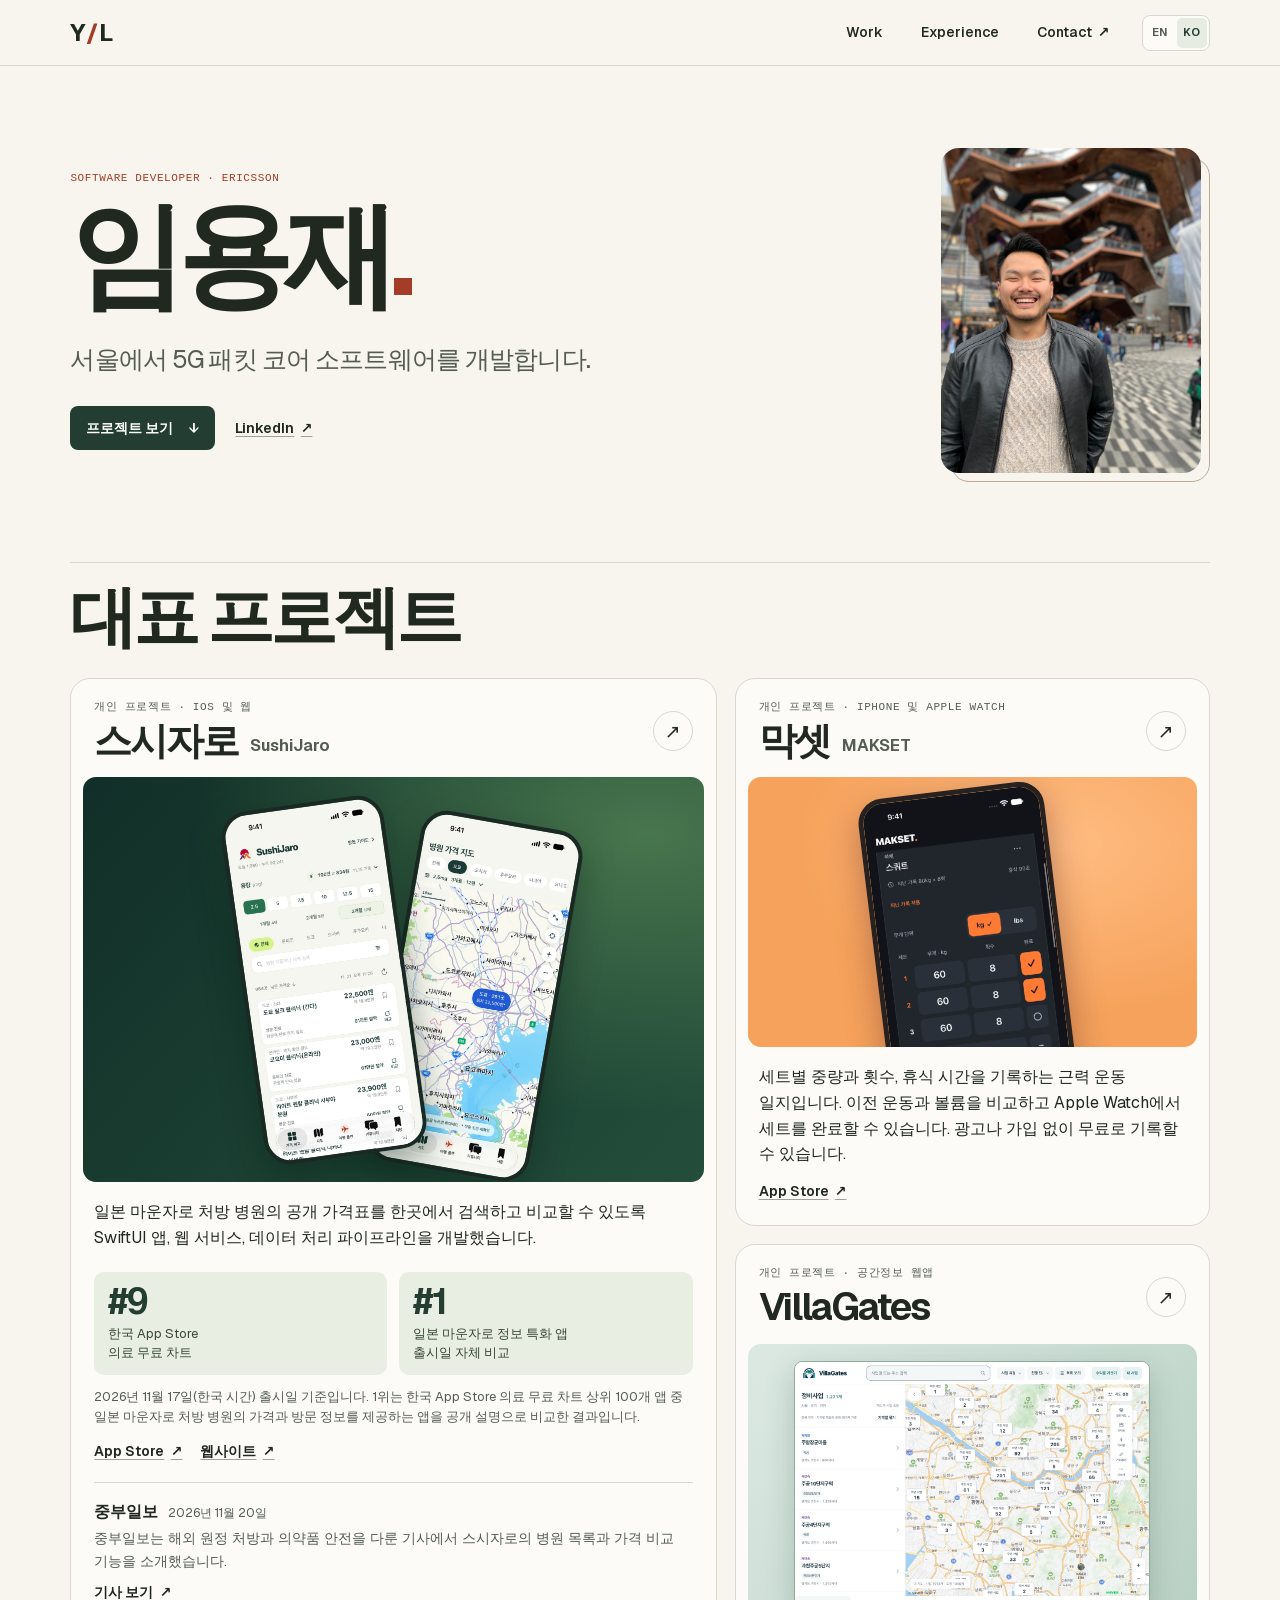
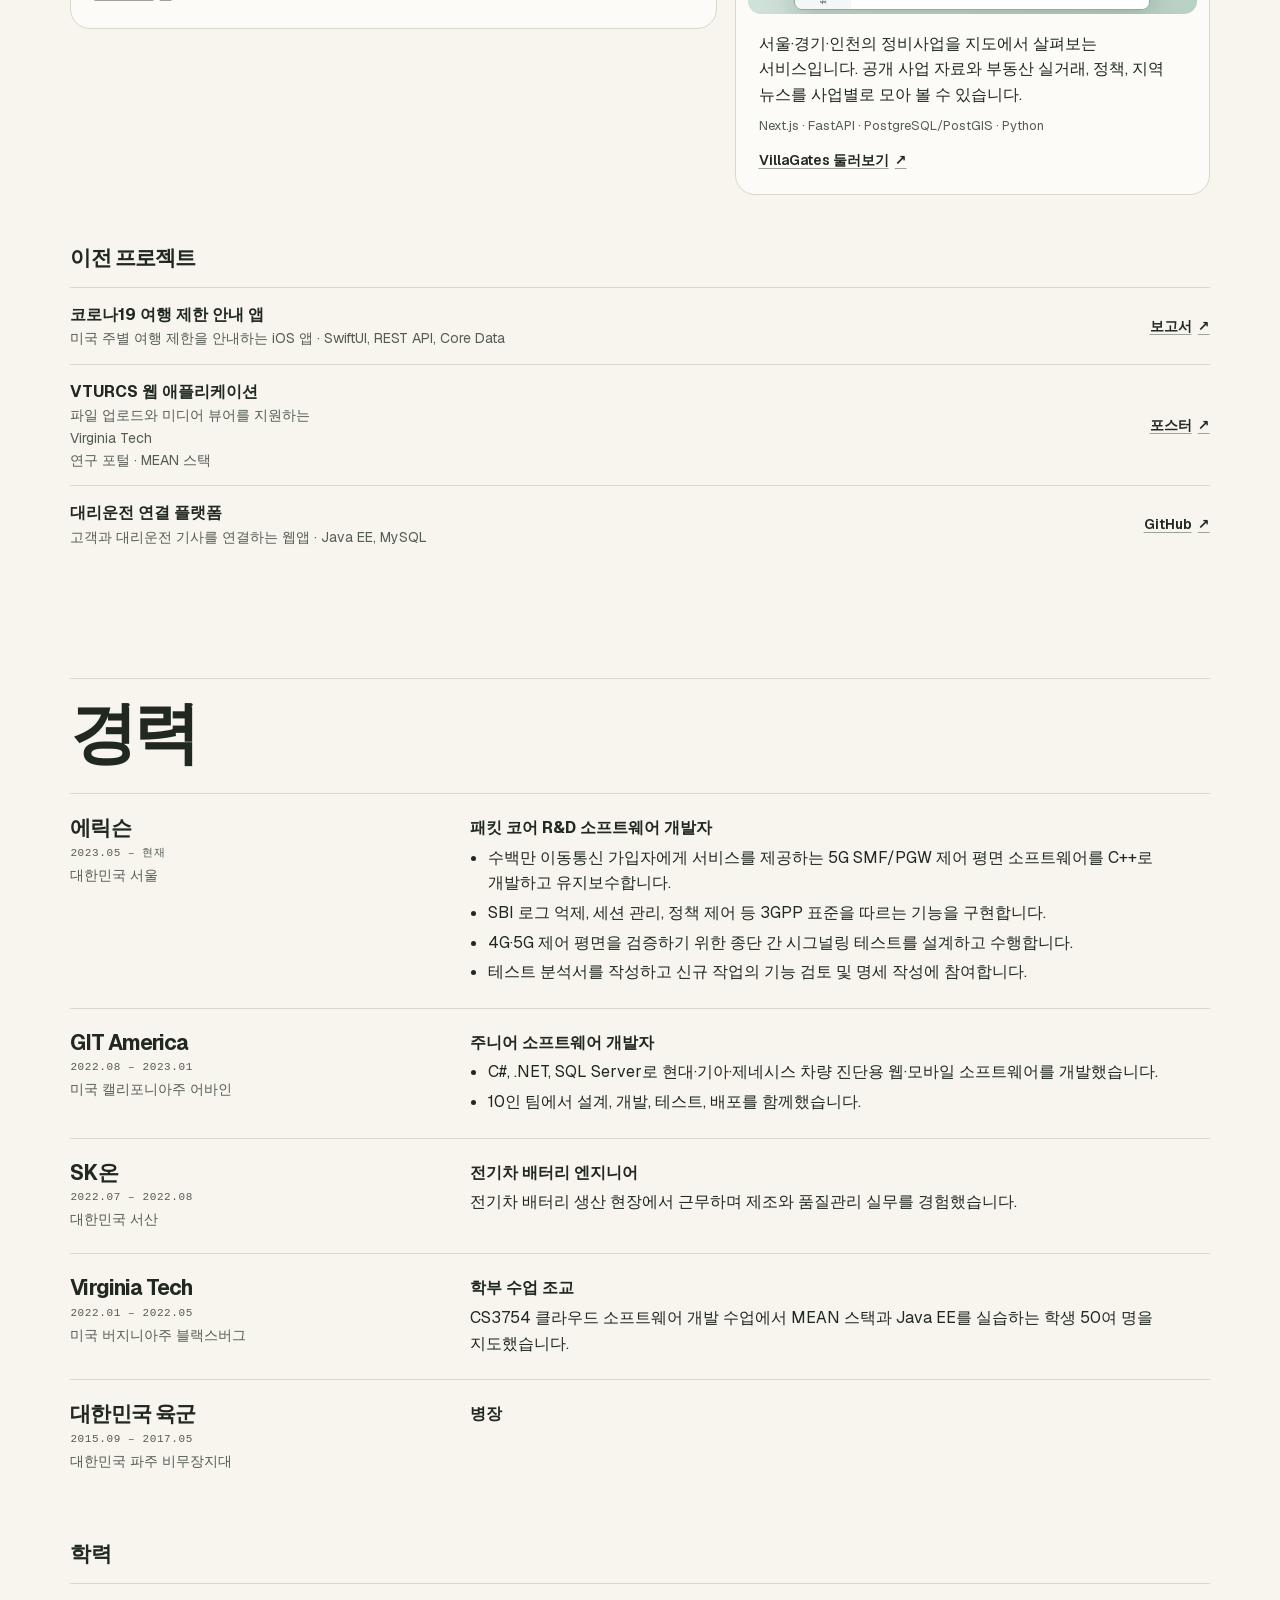
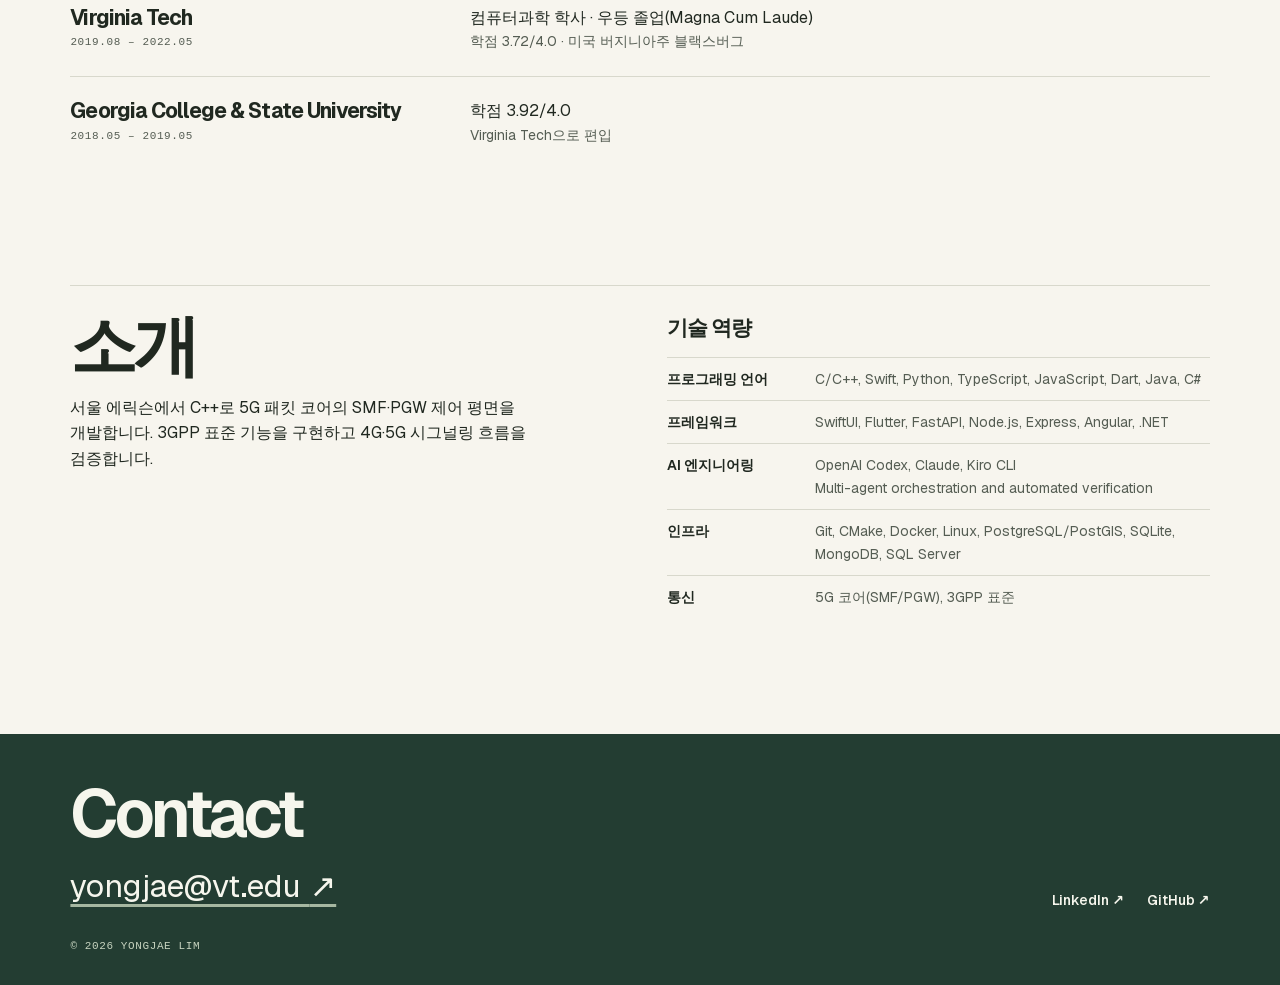
==== commit 8a7d80d5: "Keep the Korean portfolio header labels in English" ====
--- a/ko/index.html
+++ b/ko/index.html
@@ -27,8 +27,8 @@
       <a class="wordmark" href="#hero" aria-label="임용재, 처음으로">Y<span class="wordmark-stroke">/</span>L</a>
       <div class="header-actions">
         <nav aria-label="주 메뉴">
-          <a href="#projects">프로젝트</a>
-          <a href="#resume">경력</a>
+          <a href="#projects" lang="en">Work</a>
+          <a href="#resume" lang="en">Experience</a>
           <a class="nav-contact" href="#contact" lang="en">Contact <span aria-hidden="true">↗</span></a>
         </nav>
         <div class="language-switch" role="group" aria-label="페이지 언어">
@@ -42,7 +42,7 @@
   <main id="main">
     <section class="wrap hero" id="hero" aria-labelledby="page-title">
       <div class="hero-copy">
-        <p class="label role">에릭슨 · 소프트웨어 개발자</p>
+        <p class="label role" lang="en">Software Developer · Ericsson</p>
         <h1 id="page-title">임용재<span>.</span></h1>
         <p class="hero-intro">서울에서 5G 패킷 코어 소프트웨어를 개발합니다.</p>
         <div class="hero-links">
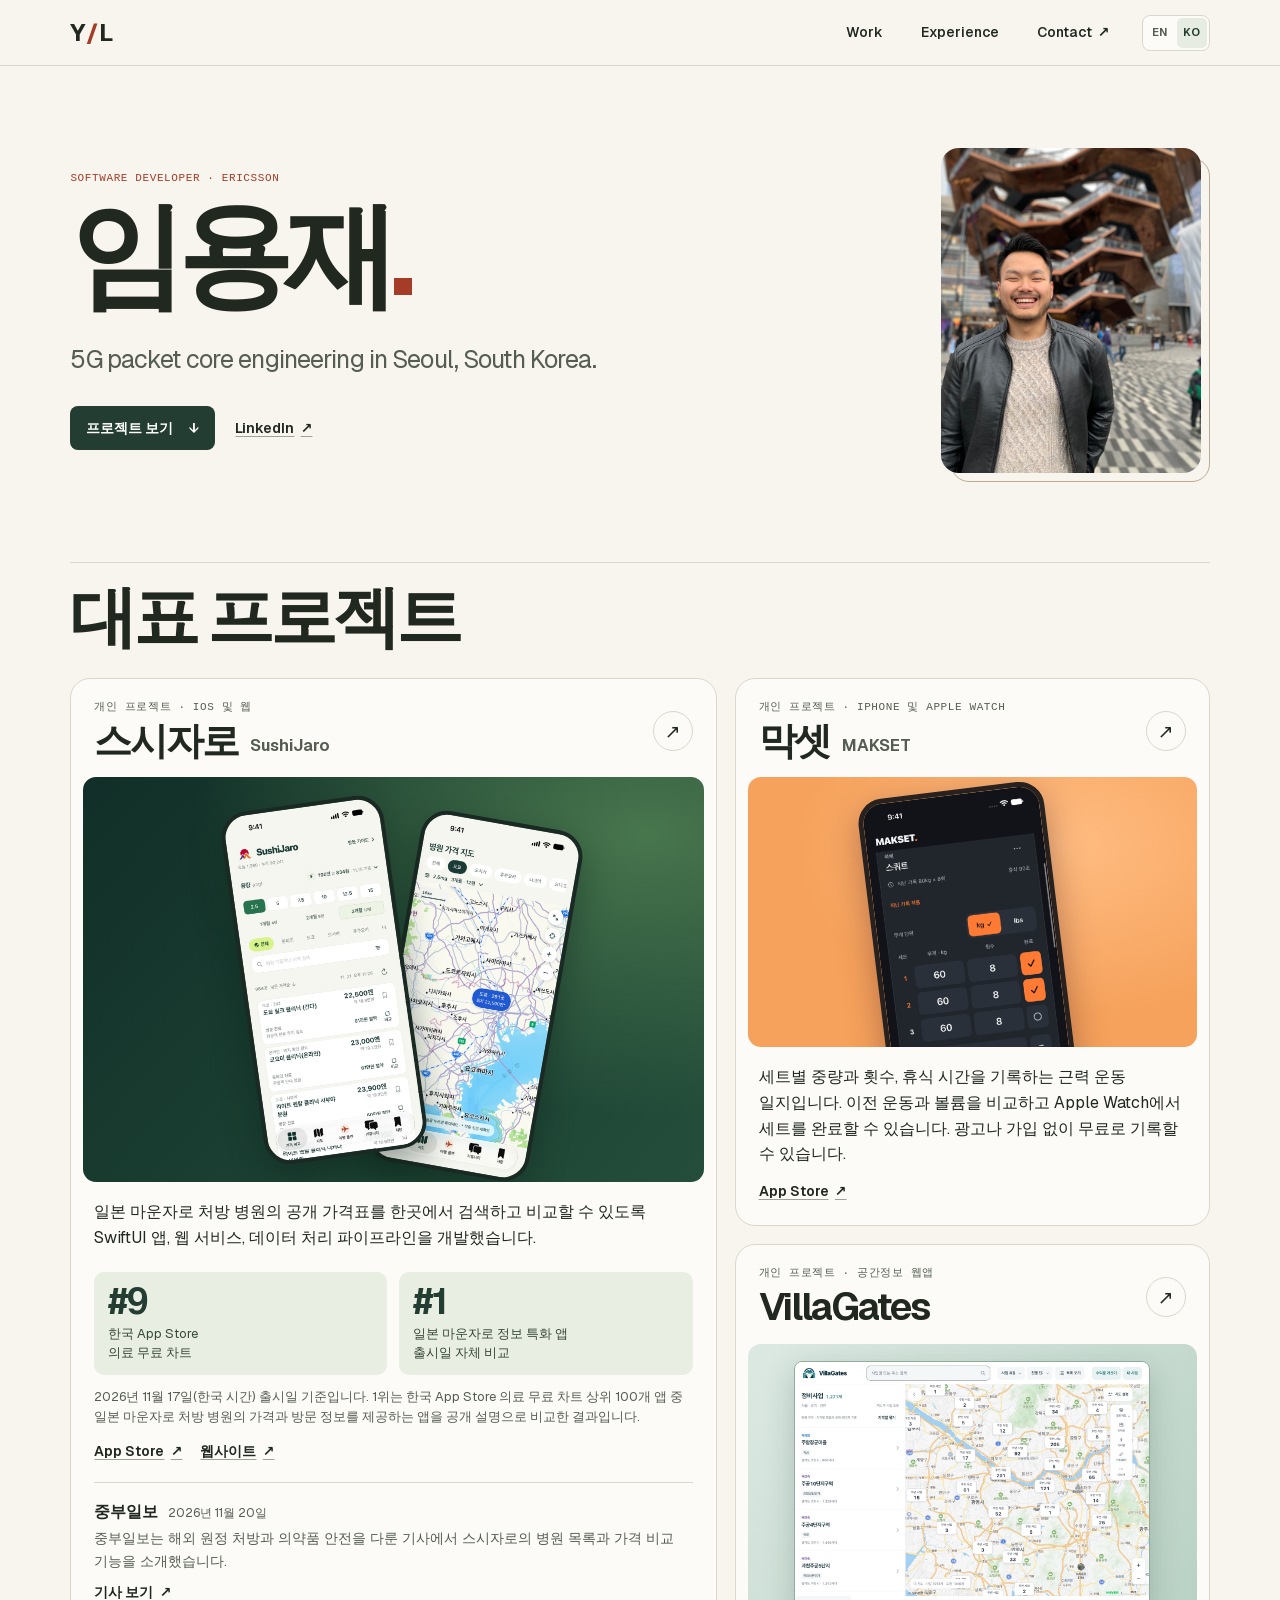
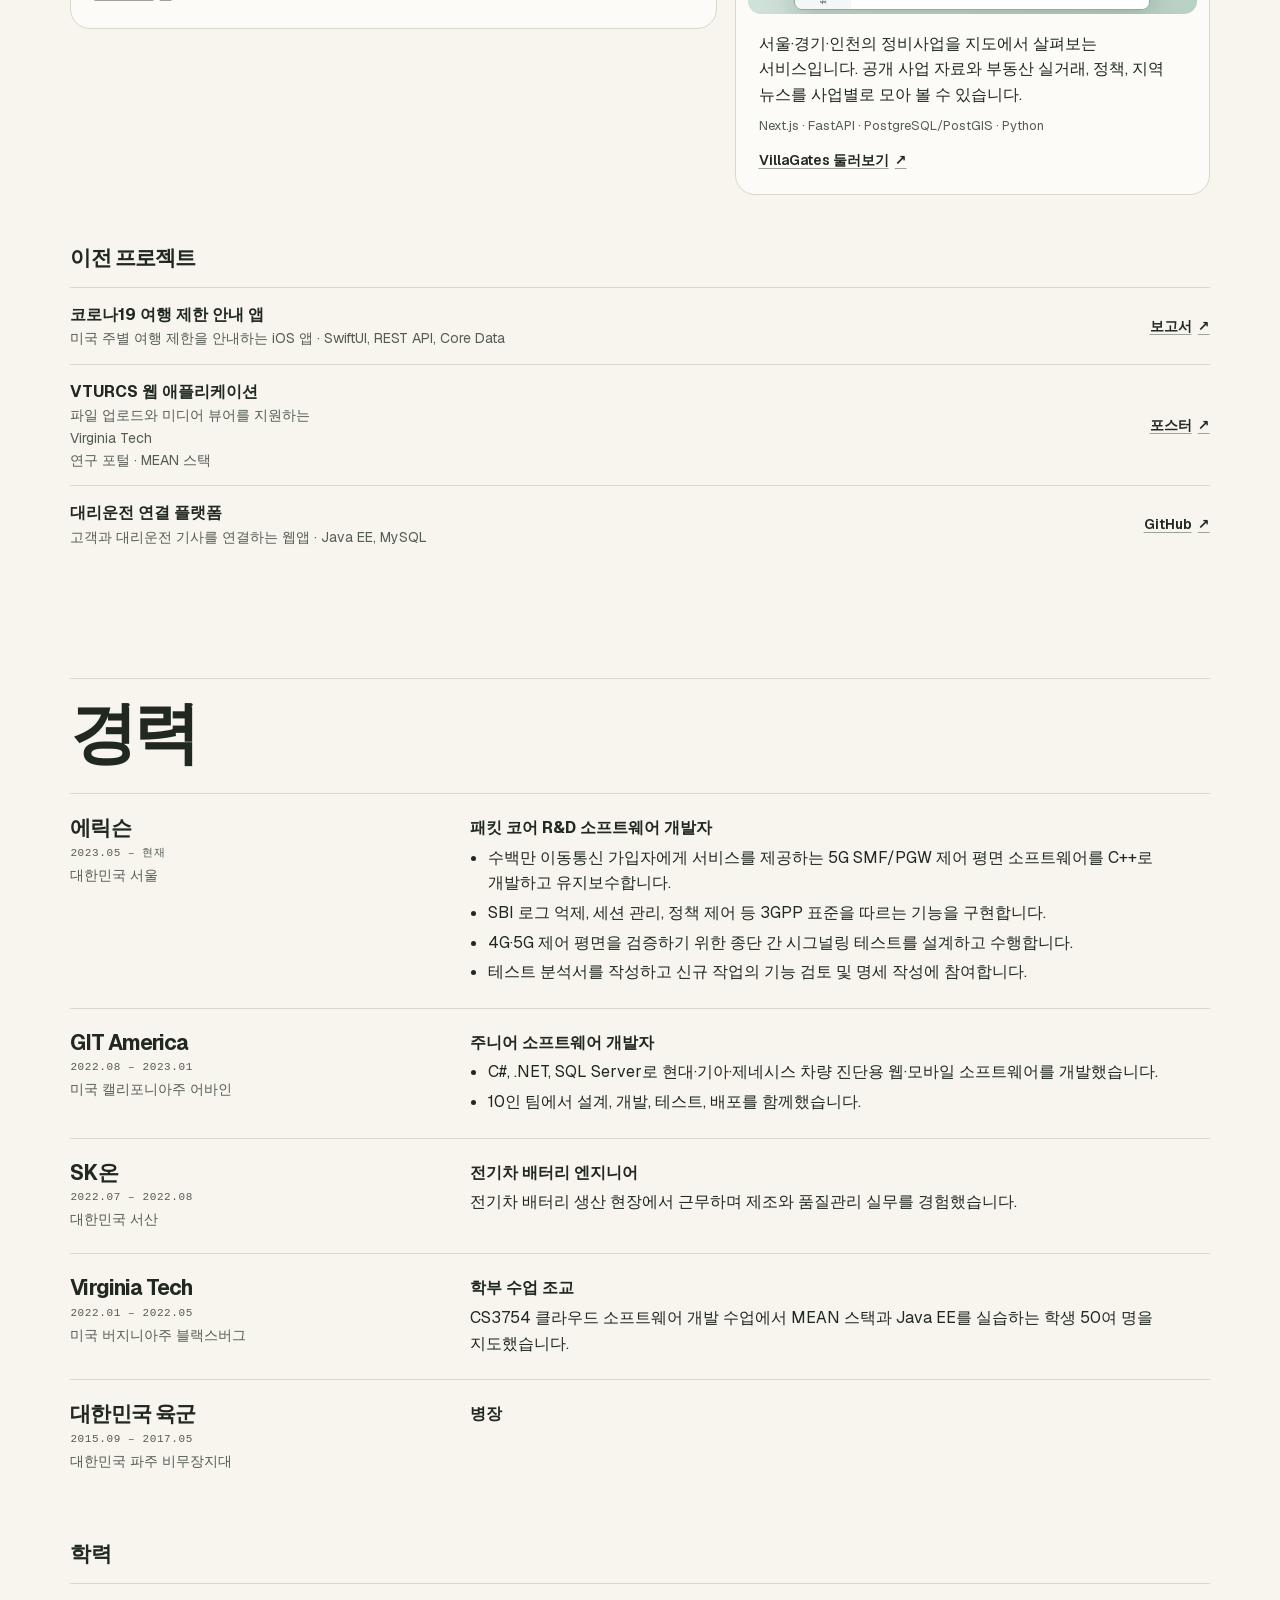
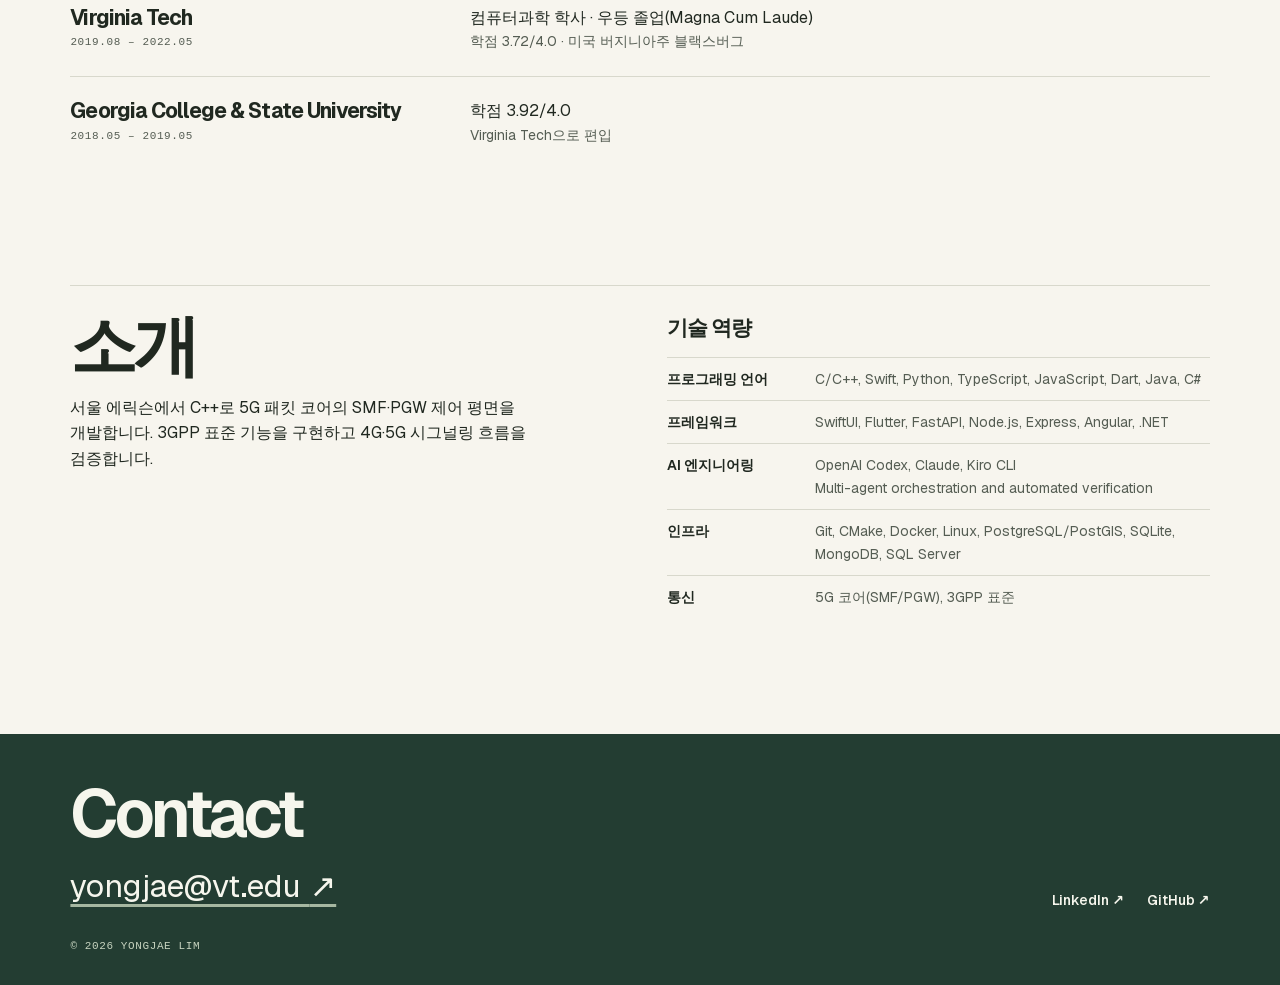
==== commit 2a195d25: "Keep the hero introduction in English on Korean portfolio" ====
--- a/ko/index.html
+++ b/ko/index.html
@@ -44,7 +44,7 @@
       <div class="hero-copy">
         <p class="label role" lang="en">Software Developer · Ericsson</p>
         <h1 id="page-title">임용재<span>.</span></h1>
-        <p class="hero-intro">서울에서 5G 패킷 코어 소프트웨어를 개발합니다.</p>
+        <p class="hero-intro" lang="en">5G packet core engineering in Seoul, South Korea.</p>
         <div class="hero-links">
           <a class="primary-link" href="#projects">프로젝트 보기 <span aria-hidden="true">↓</span></a>
           <a class="text-link" href="https://www.linkedin.com/in/yongjae-lim">LinkedIn <span aria-hidden="true">↗</span></a>
